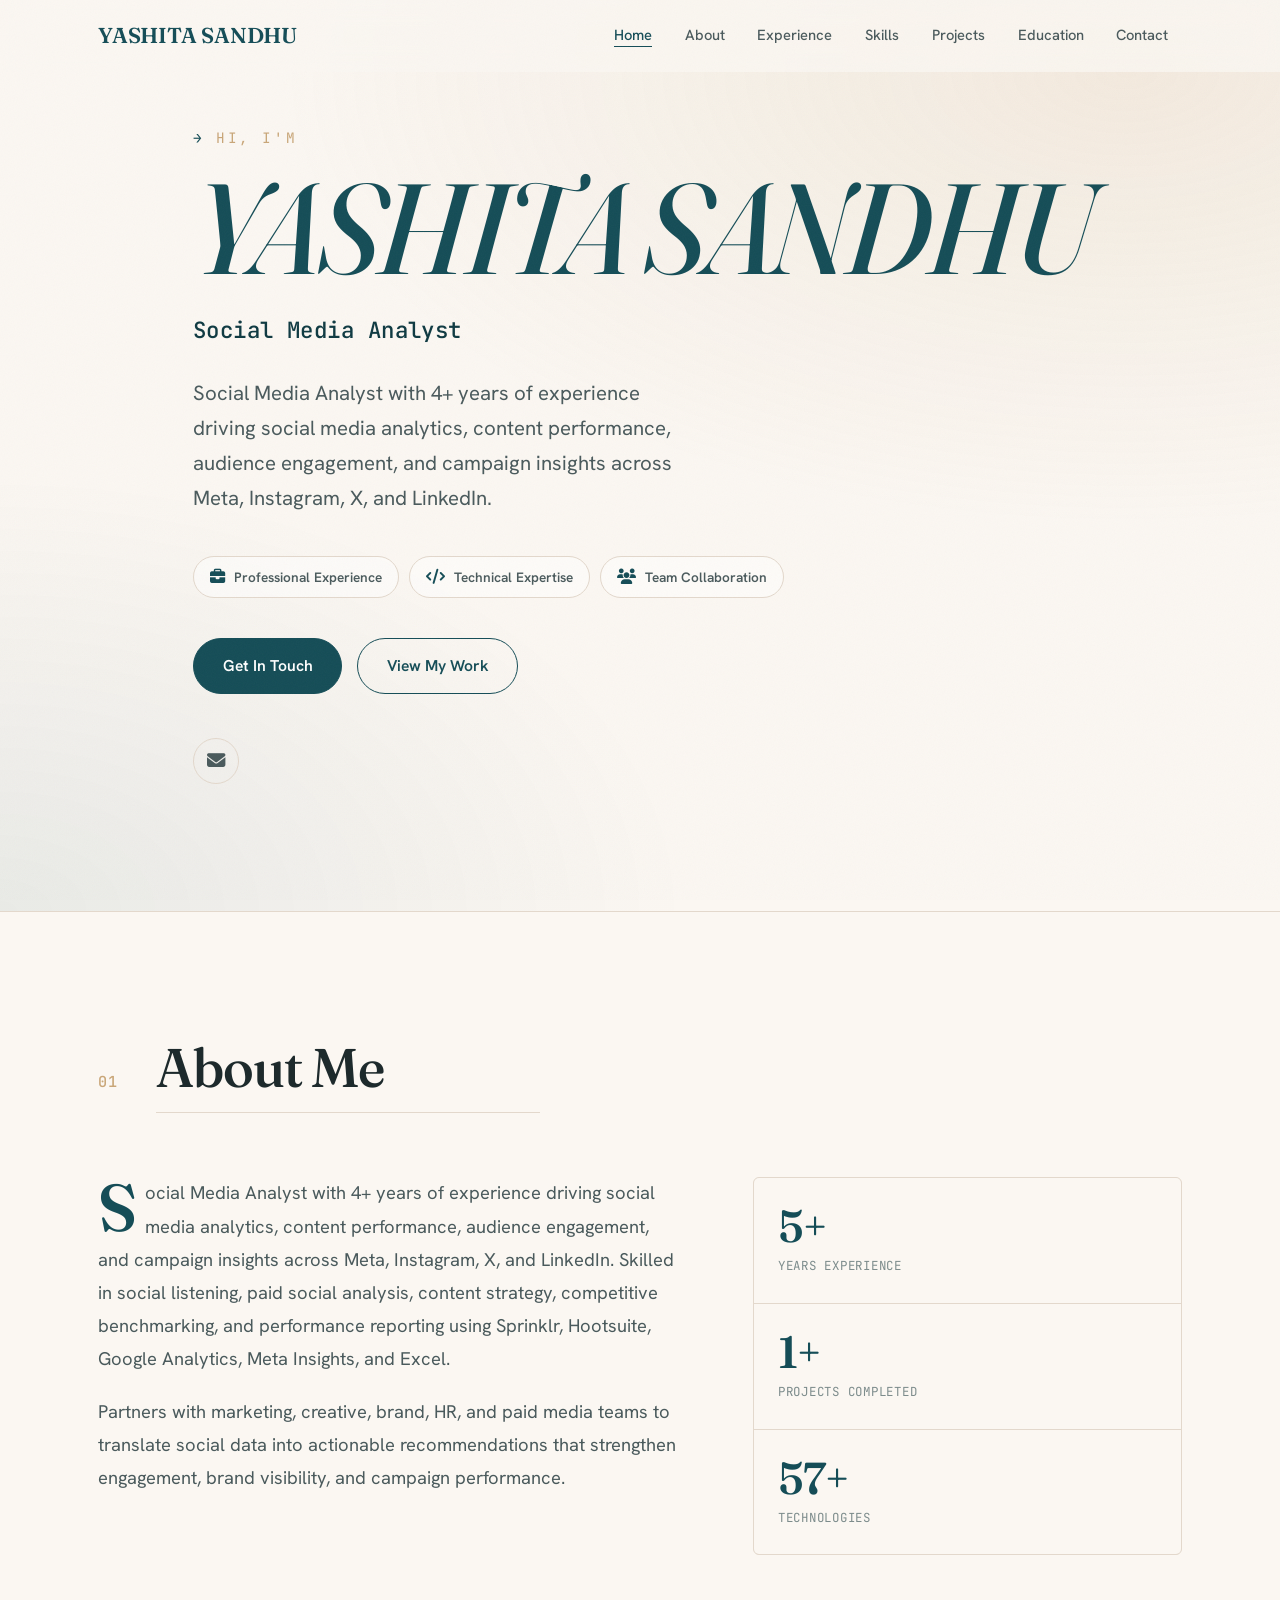
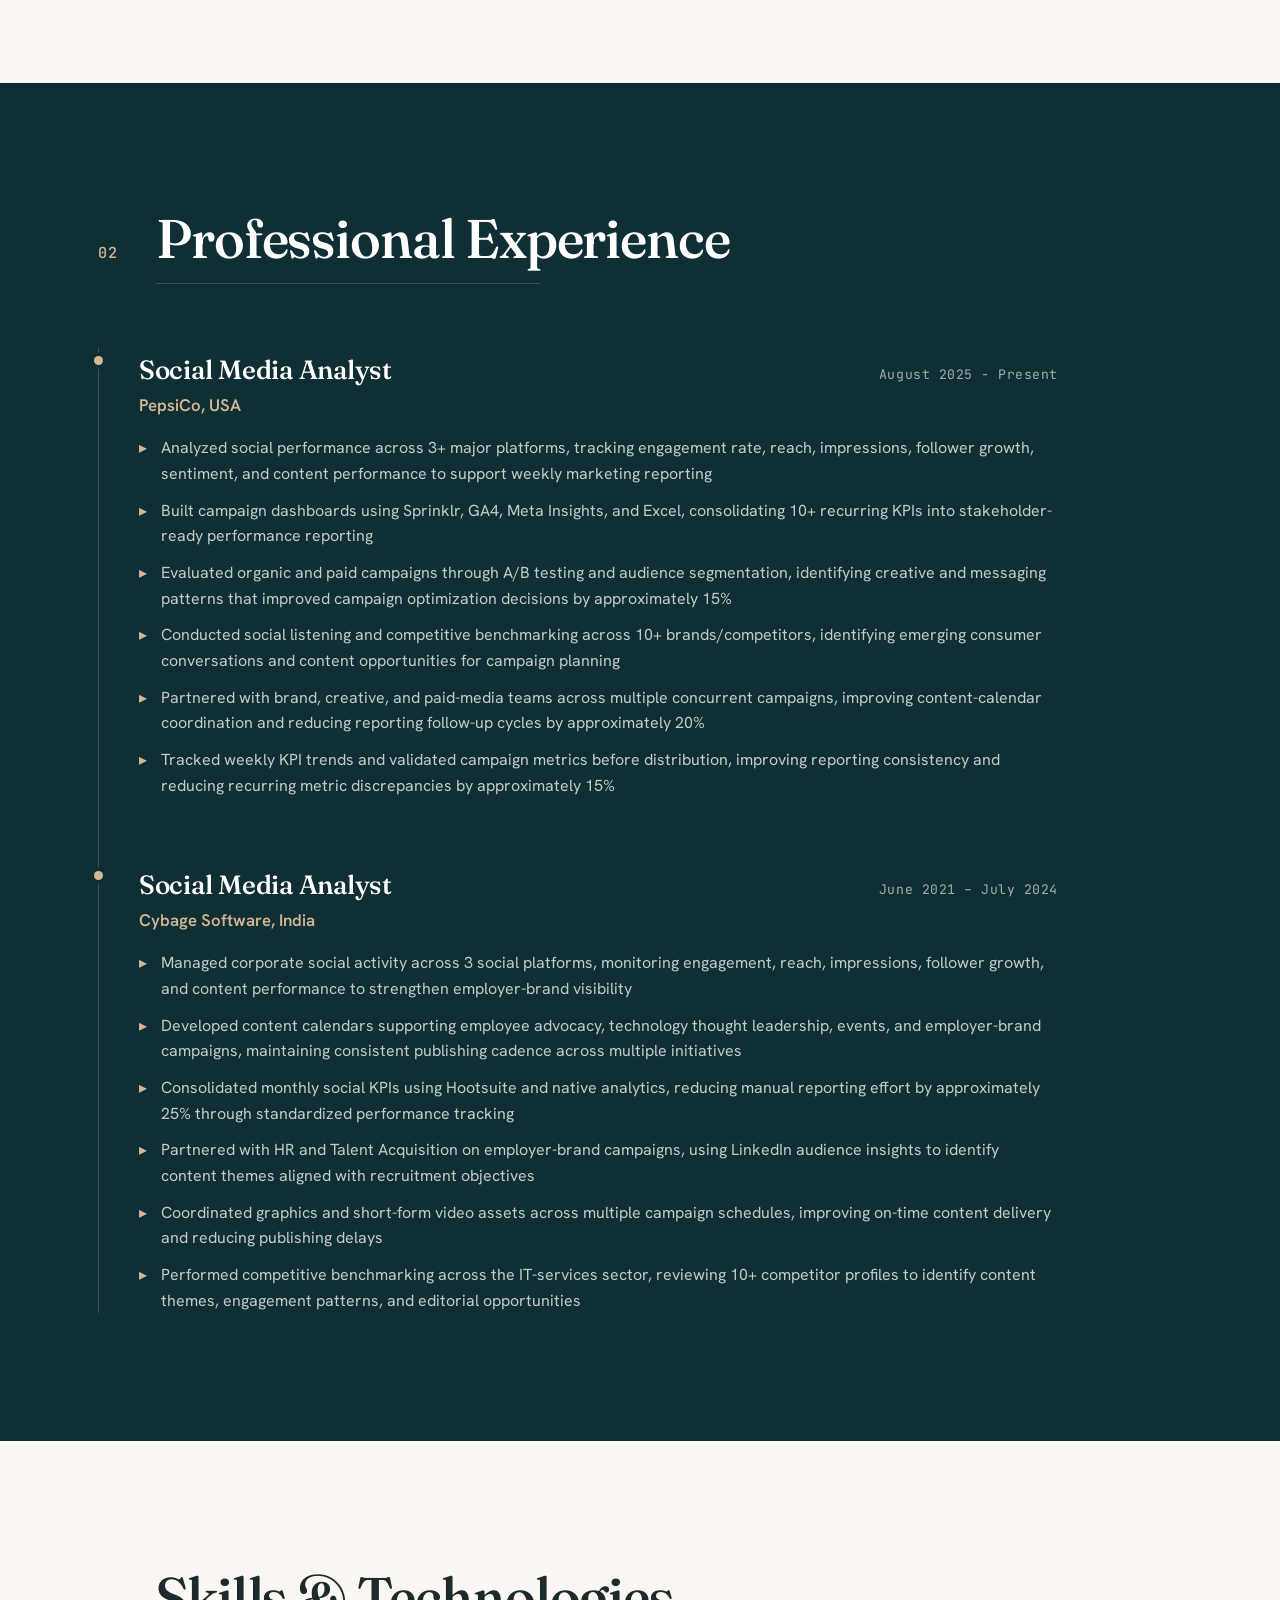
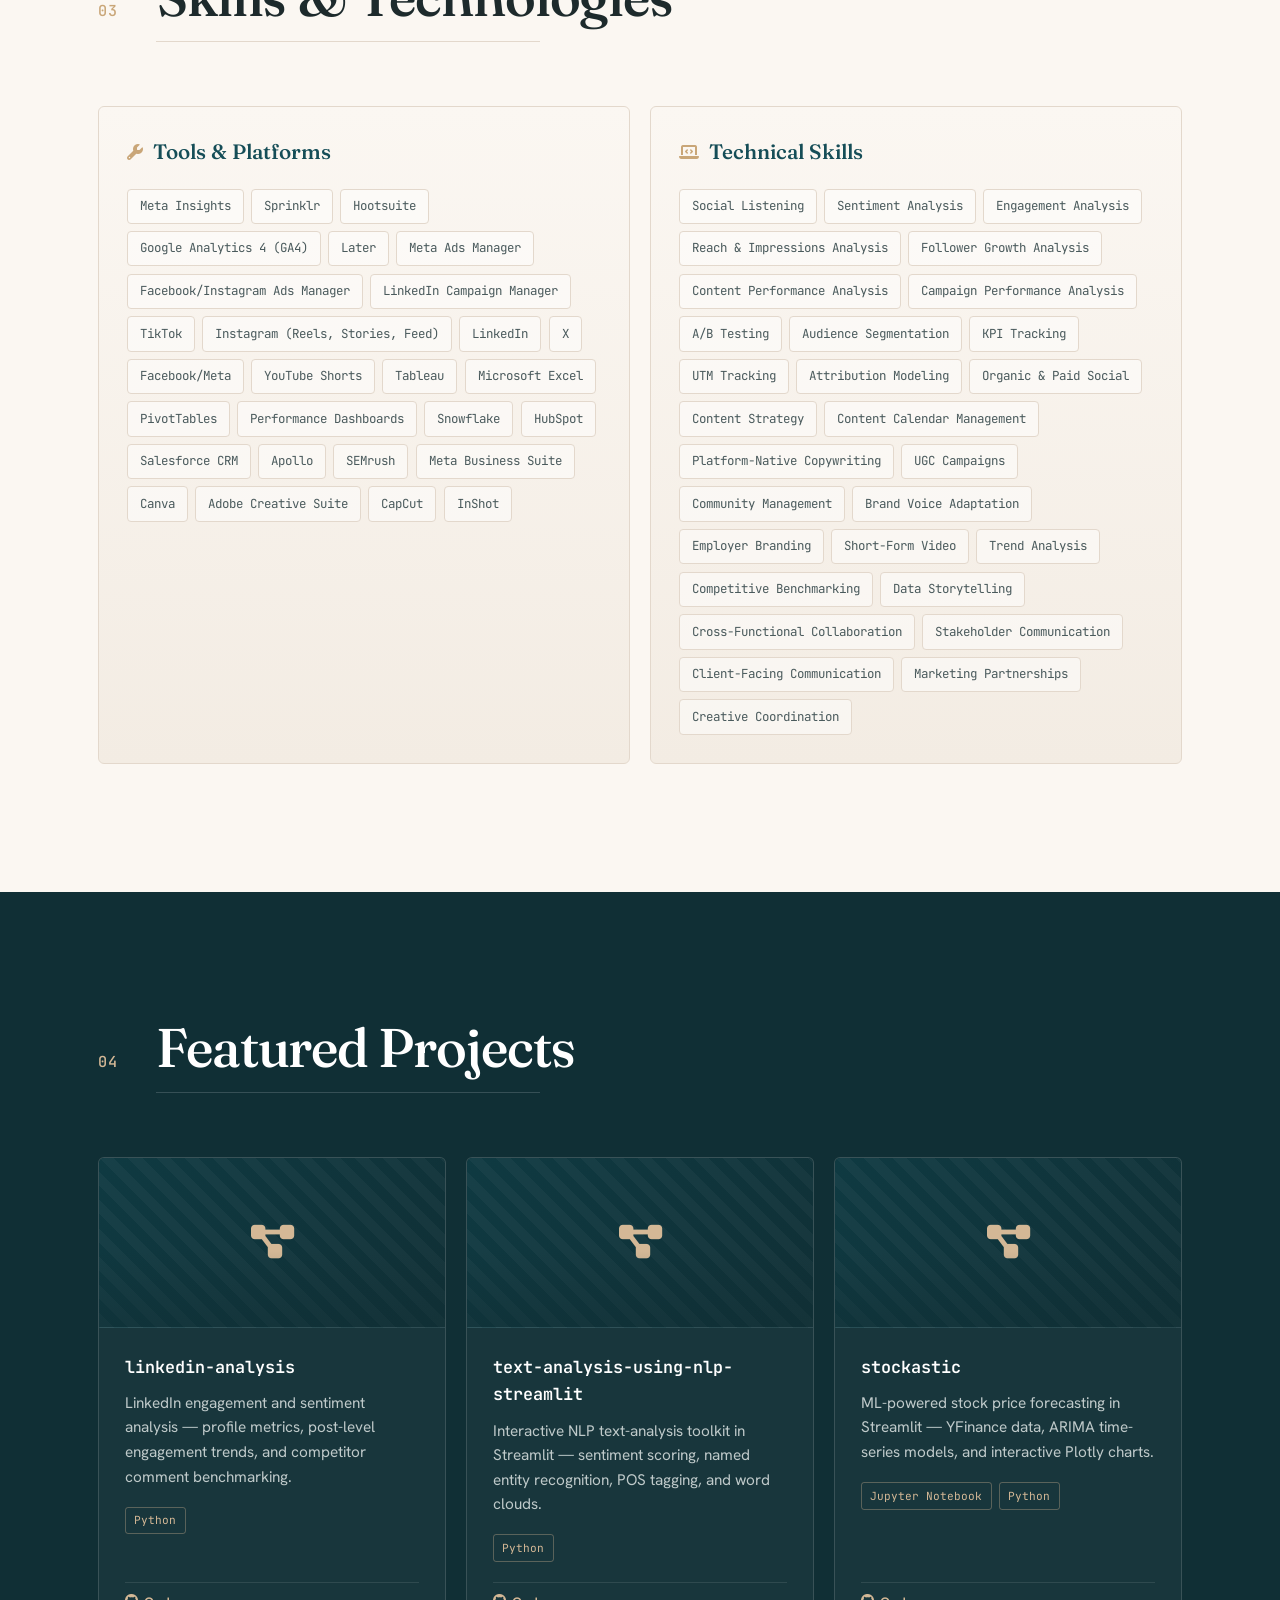
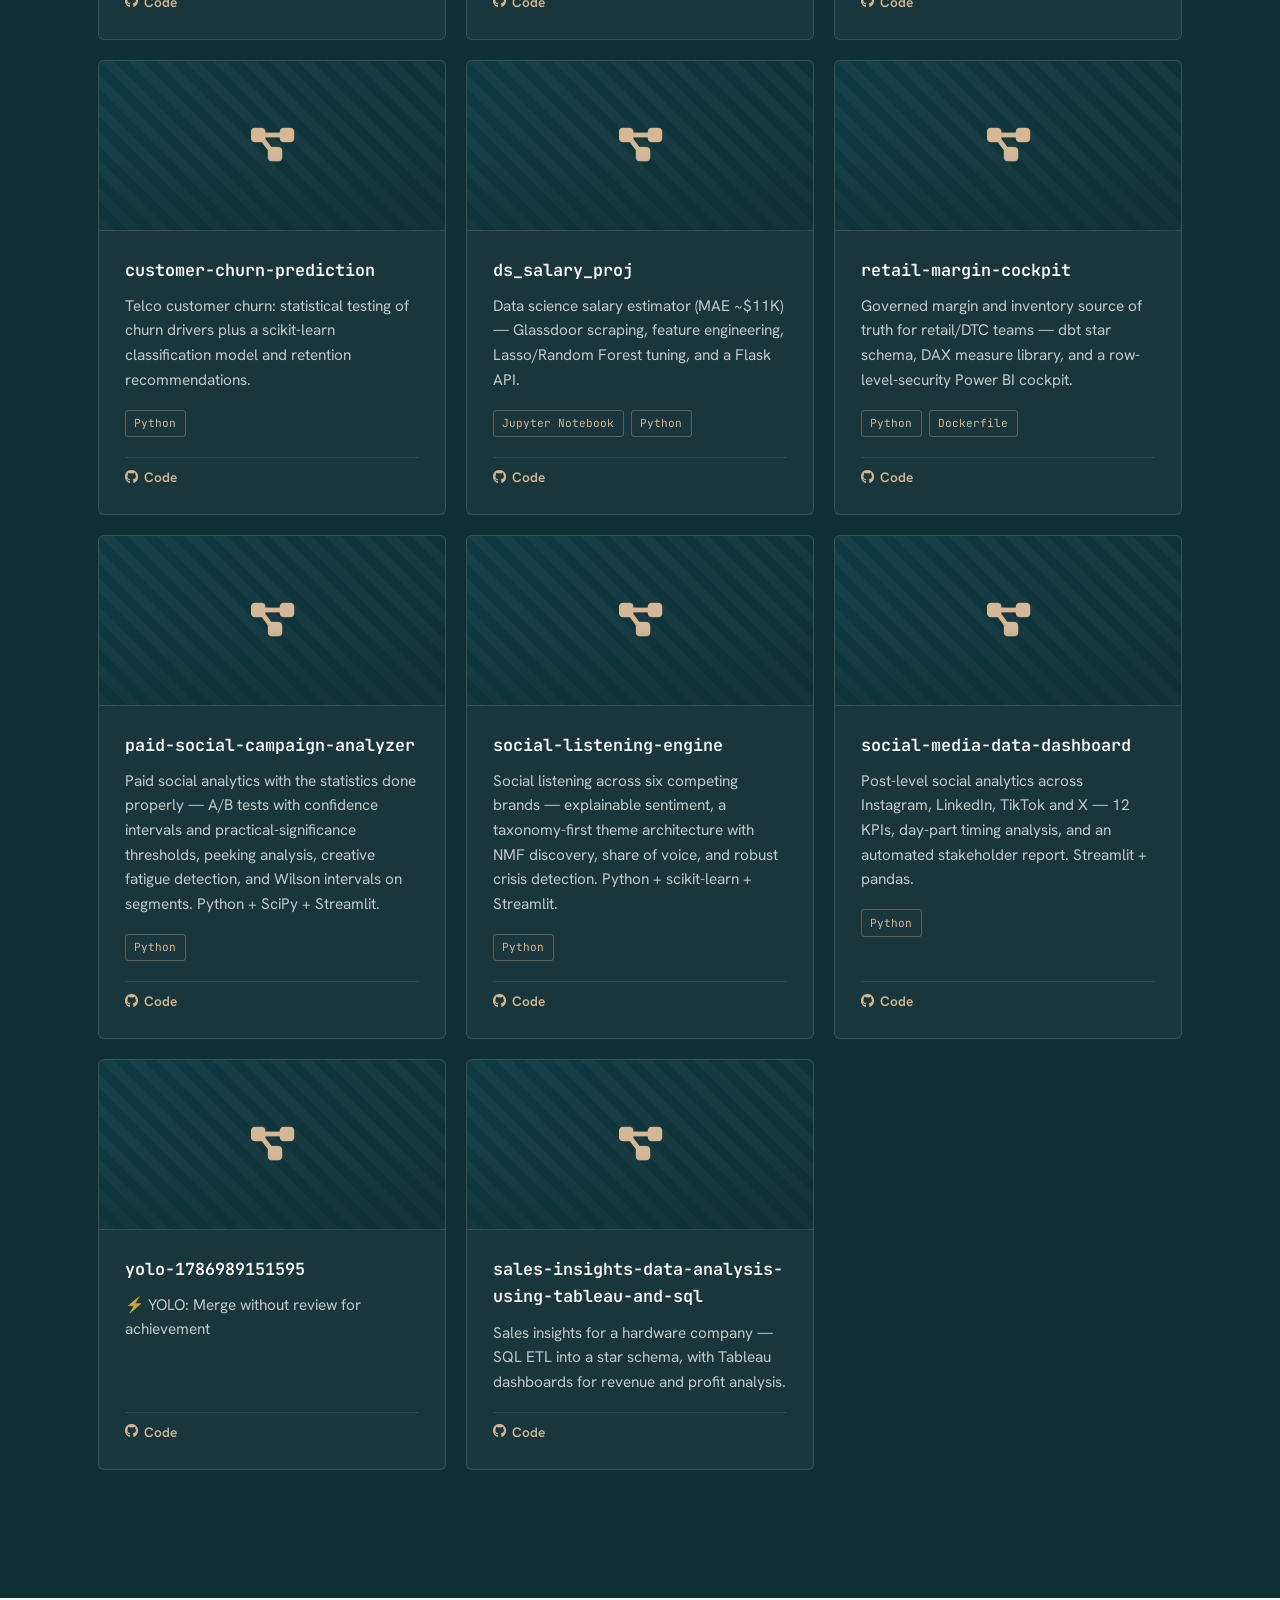
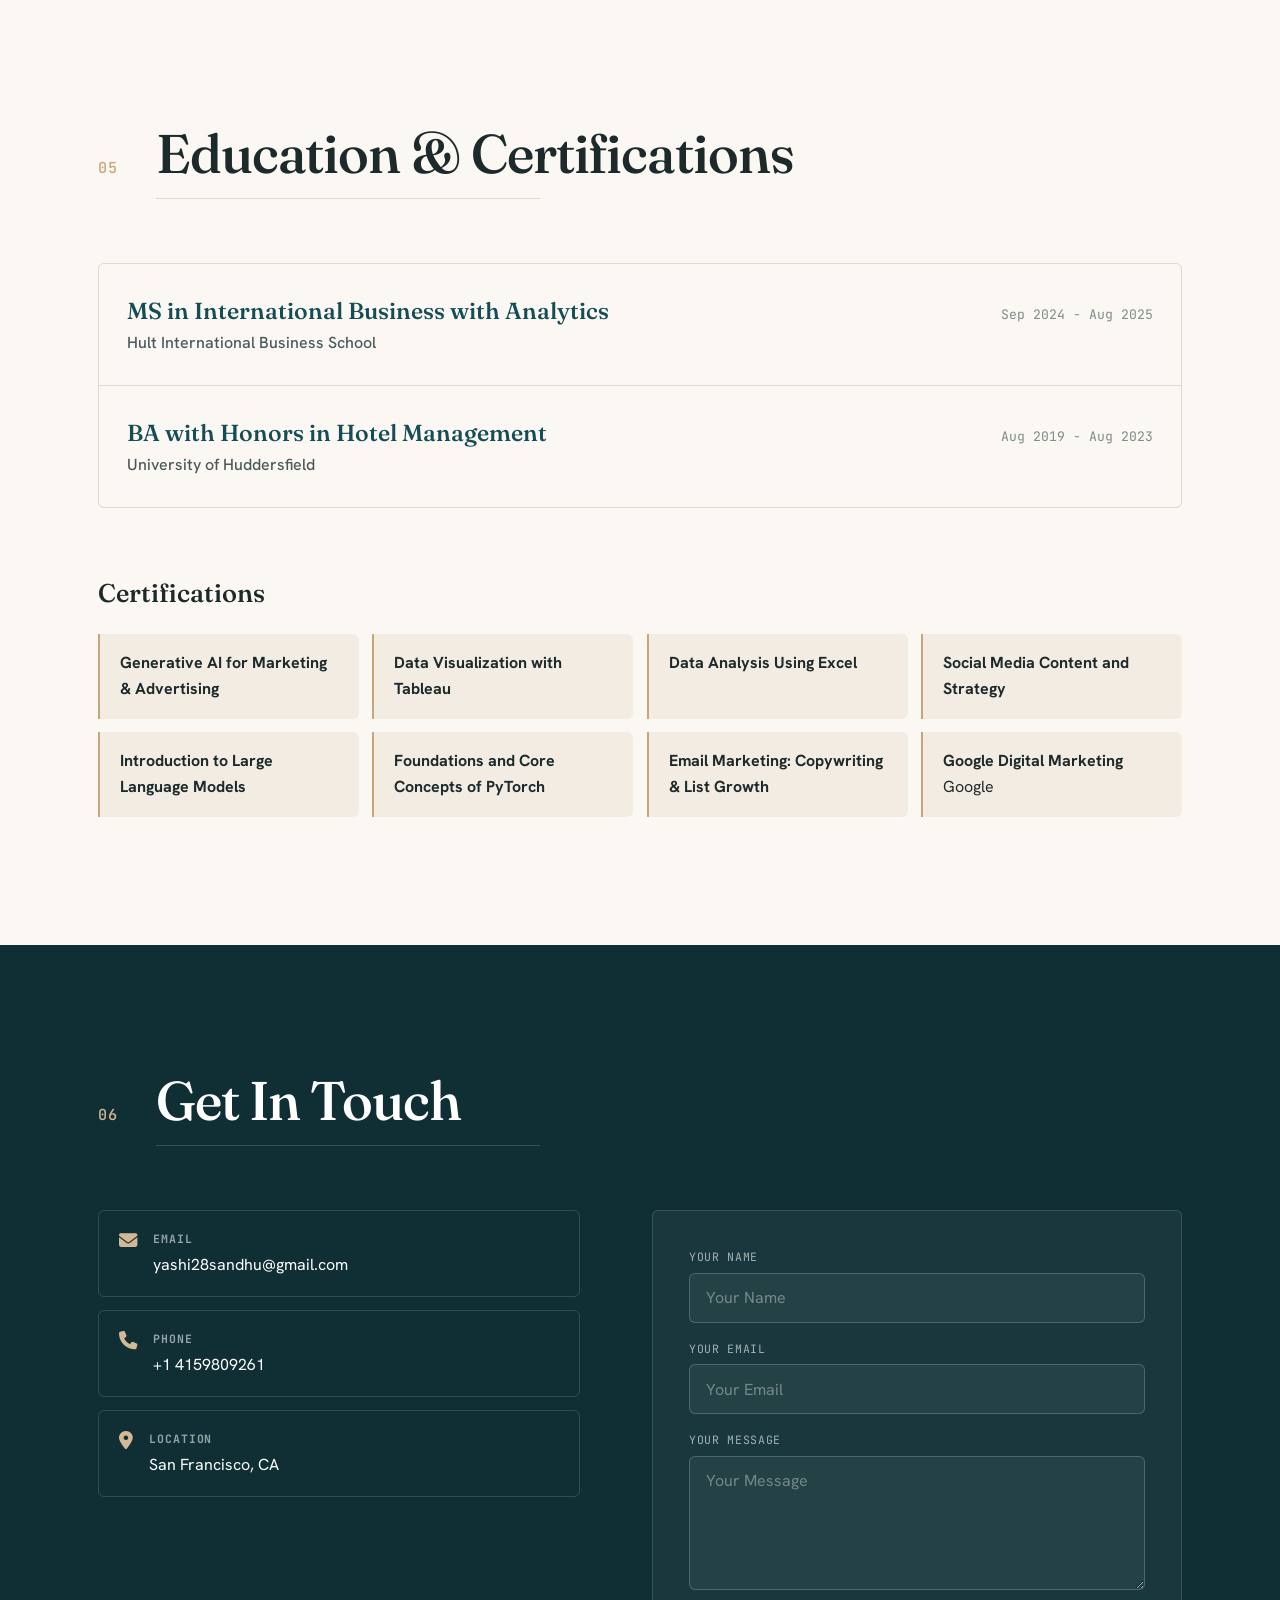
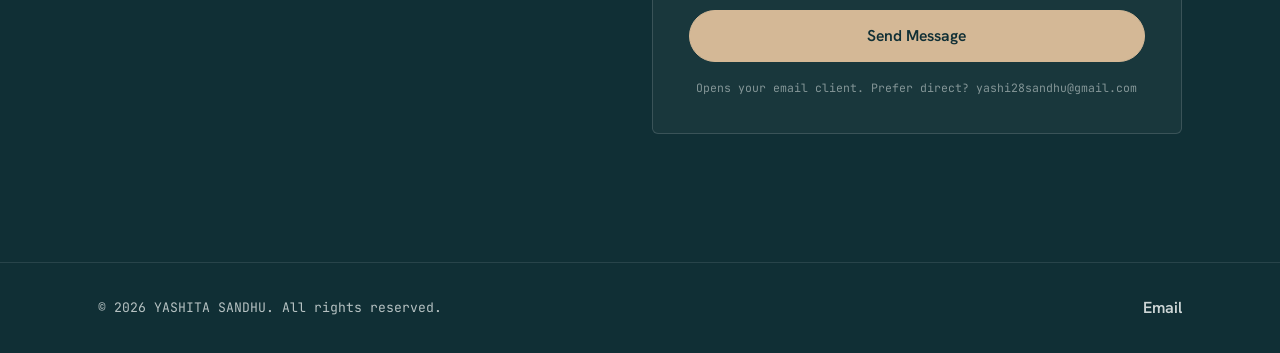
==== index.html @ 02442720 "🎨 Initialize portfolio for Ysandhu10" ====
<!doctype html>
<html lang="en">
  <head>
    <meta charset="UTF-8" />
    <meta name="viewport" content="width=device-width, initial-scale=1.0" />

    <!-- Primary meta (static — present before JS runs, so crawlers & link unfurlers see it) -->
    <title>Aisha Rahman — Business Analyst</title>
    <meta
      name="description"
      content="Aisha Rahman — Business Analyst specializing in SQL, Power BI, Tableau, requirements analysis, and KPI-driven reporting. 1+ years turning operational data into measurable business outcomes."
    />
    <meta name="author" content="Aisha Rahman" />
    <meta
      name="keywords"
      content="Aisha Rahman, Business Analyst, SQL, Power BI, Tableau, Data Analytics, Requirements Analysis, KPI, Portfolio"
    />
    <meta name="theme-color" content="#123A42" />
    <link rel="canonical" href="https://example.com/" />

    <!-- Open Graph (LinkedIn / Facebook) -->
    <meta property="og:type" content="website" />
    <meta property="og:site_name" content="Aisha Rahman" />
    <meta property="og:title" content="Aisha Rahman — Business Analyst" />
    <meta
      property="og:description"
      content="Business Analyst specializing in SQL, Power BI, Tableau, requirements analysis, and KPI-driven reporting."
    />
    <meta property="og:url" content="https://example.com/" />
    <meta property="og:image" content="assets/og-image.png" />
    <meta property="og:image:width" content="1200" />
    <meta property="og:image:height" content="630" />
    <meta property="og:image:alt" content="Aisha Rahman — Business Analyst" />

    <!-- Twitter / X -->
    <meta name="twitter:card" content="summary_large_image" />
    <meta name="twitter:title" content="Aisha Rahman — Business Analyst" />
    <meta
      name="twitter:description"
      content="Business Analyst specializing in SQL, Power BI, Tableau, requirements analysis, and KPI-driven reporting."
    />
    <meta name="twitter:image" content="assets/og-image.png" />

    <!-- Icons -->
    <link rel="icon" href="assets/favicon.svg" type="image/svg+xml" />
    <link rel="apple-touch-icon" href="assets/favicon.svg" />

    <!-- Fonts: distinctive display serif + warm grotesque body + mono for data -->
    <link rel="preconnect" href="https://fonts.googleapis.com" />
    <link rel="preconnect" href="https://fonts.gstatic.com" crossorigin />
    <link
      href="https://fonts.googleapis.com/css2?family=Fraunces:ital,opsz,wght@0,9..144,400..700;1,9..144,400..600&family=Hanken+Grotesk:wght@400;500;600;700;800&family=JetBrains+Mono:wght@400;500;600&display=swap"
      rel="stylesheet"
    />

    <link rel="stylesheet" href="assets/css/styles.css" />
    <link
      rel="stylesheet"
      href="https://cdnjs.cloudflare.com/ajax/libs/font-awesome/6.4.0/css/all.min.css"
      integrity="sha512-iecdLmaskl7CVkqkXNQ/ZH/XLlvWZOJyj7Yy7tcenmpD1ypASozpmT/E0iPtmFIB46ZmdtAc9eNBvH0H/ZpiBw=="
      crossorigin="anonymous"
      referrerpolicy="no-referrer"
    />

    <!-- Structured data for richer search results -->
    <script type="application/ld+json">
      {
        "@context": "https://schema.org",
        "@type": "Person",
        "name": "Aisha Rahman",
        "jobTitle": "Business Analyst",
        "url": "https://example.com/",
        "email": "mailto:aisha.rahman@example.com",
        "sameAs": ["https://www.linkedin.com/", "https://github.com/"],
        "knowsAbout": ["SQL", "Power BI", "Tableau", "Business Analysis", "Data Analytics", "KPI Reporting"]
      }
    </script>
  </head>
  <body>
    <a href="#main" class="skip-link">Skip to content</a>

    <!-- Navigation -->
    <nav class="navbar" id="navbar" aria-label="Primary">
      <div class="container">
        <div class="nav-brand">
          <a href="#home" aria-label="Back to top"></a>
        </div>
        <button
          class="nav-toggle"
          id="navToggle"
          aria-label="Toggle navigation menu"
          aria-controls="navMenu"
          aria-expanded="false"
        >
          <span></span>
          <span></span>
          <span></span>
        </button>
        <ul class="nav-menu" id="navMenu">
          <!-- Navigation items loaded dynamically -->
        </ul>
      </div>
    </nav>

    <main id="main">
      <!-- Hero -->
      <section id="home" class="hero">
        <div class="container">
          <div class="hero-content">
            <p class="hero-eyebrow"><span id="heroGreeting"></span></p>
            <h1 class="hero-title"><span class="highlight" id="heroName"></span></h1>
            <h2 class="hero-subtitle" id="heroTitle"></h2>
            <p class="hero-description" id="heroSummary"></p>
            <div class="hero-highlights" id="heroHighlights"></div>
            <div class="hero-cta" id="heroCTA"></div>
            <div class="social-links" id="heroSocial"></div>
          </div>
        </div>
      </section>

      <!-- About -->
      <section id="about" class="about section">
        <div class="container">
          <div class="section-head">
            <span class="section-index" aria-hidden="true">01</span>
            <h2 class="section-title"></h2>
          </div>
          <div class="about-content">
            <div class="about-text" id="aboutText"></div>
            <div class="about-stats" id="aboutStats"></div>
          </div>
        </div>
      </section>

      <!-- Experience -->
      <section id="experience" class="experience section section--ink">
        <div class="container">
          <div class="section-head">
            <span class="section-index" aria-hidden="true">02</span>
            <h2 class="section-title"></h2>
          </div>
          <div class="timeline" id="experienceTimeline"></div>
        </div>
      </section>

      <!-- Skills -->
      <section id="skills" class="skills section">
        <div class="container">
          <div class="section-head">
            <span class="section-index" aria-hidden="true">03</span>
            <h2 class="section-title"></h2>
          </div>
          <div class="skills-grid" id="skillsGrid"></div>
        </div>
      </section>

      <!-- Projects -->
      <section id="projects" class="projects section section--ink">
        <div class="container">
          <div class="section-head">
            <span class="section-index" aria-hidden="true">04</span>
            <h2 class="section-title"></h2>
          </div>
          <div class="projects-grid" id="projectsGrid"></div>
        </div>
      </section>

      <!-- Education -->
      <section id="education" class="education section">
        <div class="container">
          <div class="section-head">
            <span class="section-index" aria-hidden="true">05</span>
            <h2 class="section-title"></h2>
          </div>
          <div class="education-content">
            <div class="education-grid" id="educationGrid"></div>
            <div class="certifications">
              <h3></h3>
              <div class="cert-grid" id="certGrid"></div>
            </div>
          </div>
        </div>
      </section>

      <!-- Contact -->
      <section id="contact" class="contact section section--ink">
        <div class="container">
          <div class="section-head">
            <span class="section-index" aria-hidden="true">06</span>
            <h2 class="section-title"></h2>
          </div>
          <div class="contact-content">
            <div class="contact-info" id="contactInfo"></div>
            <div class="contact-form-container" id="contactFormContainer"></div>
          </div>
        </div>
      </section>
    </main>

    <!-- Footer -->
    <footer class="footer">
      <div class="container">
        <p id="footerCopyright"></p>
        <div class="footer-links" id="footerLinks"></div>
      </div>
    </footer>

    <!-- Fallback for crawlers / no-JS visitors so the page is never blank -->
    <noscript>
      <div class="noscript-banner">
        <h1>Aisha Rahman — Business Analyst</h1>
        <p>
          Business Analyst with 1+ years of experience in SQL, Power BI, Tableau, requirements analysis,
          and KPI-driven reporting. This portfolio is interactive; please enable JavaScript for the full
          experience.
        </p>
        <p>
          <a href="mailto:aisha.rahman@example.com">aisha.rahman@example.com</a>
          &nbsp;•&nbsp;
          <a href="https://www.linkedin.com/">LinkedIn</a>
          &nbsp;•&nbsp;
          <a href="https://github.com/">GitHub</a>
        </p>
      </div>
    </noscript>

    <script src="assets/js/main.js"></script>
  </body>
</html>
---- assets/css/styles.css ----
/* ==========================================================================
   Alex Morgan — Portfolio
   Aesthetic: "Editorial Data Brief" — variable serif display (Fraunces) over a
   warm grotesque body (Hanken Grotesk), mono (JetBrains Mono) for data/labels.
   Warm paper + deep-teal ink rhythm, hairline rules, asymmetric composition.
   ========================================================================== */

:root {
  /* Ink / brand */
  --teal: #154d57;
  --teal-deep: #0f3a42;
  --teal-ink: #102f35;
  --sand: #b7a08b;
  --sand-warm: #c9a678;
  --gold: #d4b896;

  /* Paper & text (light sections) */
  --paper: #fbf7f2;
  --paper-2: #f3ece3;
  --line: #e3d8cc;
  --ink: #1d2a2c;
  --ink-soft: #4a5a5c;
  --ink-faint: #7d8c8c;

  /* Type */
  --font-display: "Fraunces", Georgia, "Times New Roman", serif;
  --font-body: "Hanken Grotesk", -apple-system, BlinkMacSystemFont, sans-serif;
  --font-mono: "JetBrains Mono", "SFMono-Regular", Menlo, monospace;

  /* Spacing scale */
  --sp-xs: 0.5rem;
  --sp-sm: 1rem;
  --sp-md: 2rem;
  --sp-lg: 4rem;
  --sp-xl: clamp(5rem, 10vw, 9rem);

  --maxw: 1180px;
  --radius: 6px;

  --ease: cubic-bezier(0.22, 0.61, 0.36, 1);
  --t-fast: 0.2s var(--ease);
  --t: 0.4s var(--ease);
}

/* ----------------------------------------------------------------- Reset */
*,
*::before,
*::after {
  margin: 0;
  padding: 0;
  box-sizing: border-box;
}

html {
  scroll-behavior: smooth;
  font-size: 16px;
  -webkit-font-smoothing: antialiased;
  text-rendering: optimizeLegibility;
}

body {
  font-family: var(--font-body);
  color: var(--ink);
  background: var(--paper);
  line-height: 1.65;
  overflow-x: hidden;
  position: relative;
}

/* Subtle paper grain for atmosphere (pure CSS, no asset request) */
body::before {
  content: "";
  position: fixed;
  inset: 0;
  z-index: 9999;
  pointer-events: none;
  opacity: 0.035;
  background-image: url("data:image/svg+xml,%3Csvg xmlns='http://www.w3.org/2000/svg' width='160' height='160'%3E%3Cfilter id='n'%3E%3CfeTurbulence type='fractalNoise' baseFrequency='0.9' numOctaves='3' stitchTiles='stitch'/%3E%3C/filter%3E%3Crect width='100%25' height='100%25' filter='url(%23n)'/%3E%3C/svg%3E");
}

a {
  color: inherit;
  text-decoration: none;
  transition: color var(--t-fast);
}
img {
  max-width: 100%;
  height: auto;
  display: block;
}
ul {
  list-style: none;
}

/* Accessibility ------------------------------------------------------------ */
.skip-link {
  position: absolute;
  left: -9999px;
  top: 0;
  z-index: 10000;
  background: var(--teal);
  color: #fff;
  padding: 0.75rem 1.25rem;
  border-radius: 0 0 var(--radius) 0;
  font-weight: 600;
}
.skip-link:focus {
  left: 0;
}

:focus-visible {
  outline: 2px solid var(--teal);
  outline-offset: 3px;
  border-radius: 3px;
}
.section--ink :focus-visible {
  outline-color: var(--gold);
}

/* ----------------------------------------------------------------- Layout */
.container {
  max-width: var(--maxw);
  margin: 0 auto;
  padding: 0 clamp(1.25rem, 5vw, 3rem);
}

.section {
  padding: var(--sp-xl) 0;
}

/* Section header — mono index + serif title + hairline, left-aligned */
.section-head {
  display: grid;
  grid-template-columns: auto 1fr;
  align-items: baseline;
  gap: clamp(1rem, 3vw, 2.5rem);
  margin-bottom: var(--sp-lg);
}
.section-index {
  font-family: var(--font-mono);
  font-size: 0.95rem;
  font-weight: 500;
  letter-spacing: 0.05em;
  color: var(--sand-warm);
  padding-top: 0.6em;
}
.section-title {
  font-family: var(--font-display);
  font-optical-sizing: auto;
  font-weight: 520;
  font-size: clamp(2rem, 5vw, 3.4rem);
  line-height: 1.02;
  letter-spacing: -0.02em;
  color: var(--ink);
  position: relative;
  padding-bottom: 1.1rem;
}
.section-title::after {
  content: "";
  position: absolute;
  left: 0;
  bottom: 0;
  width: clamp(120px, 30vw, 100%);
  height: 1px;
  background: var(--line);
}

/* Ink (dark teal) sections invert the palette ------------------------------ */
.section--ink {
  background: var(--teal-ink);
  color: #eef3f2;
}
.section--ink .section-title {
  color: #fff;
}
.section--ink .section-title::after {
  background: rgba(255, 255, 255, 0.16);
}
.section--ink .section-index {
  color: var(--gold);
}

/* ----------------------------------------------------------------- Nav */
.navbar {
  position: fixed;
  inset: 0 0 auto 0;
  z-index: 1000;
  background: color-mix(in srgb, var(--paper) 82%, transparent);
  backdrop-filter: blur(12px) saturate(1.1);
  border-bottom: 1px solid transparent;
  transition: border-color var(--t), background var(--t);
}
.navbar.is-scrolled {
  border-bottom-color: var(--line);
}
.navbar .container {
  display: flex;
  justify-content: space-between;
  align-items: center;
  padding-block: 1.1rem;
}
.nav-brand a {
  font-family: var(--font-display);
  font-size: 1.35rem;
  font-weight: 600;
  letter-spacing: -0.01em;
  color: var(--teal);
}
.nav-menu {
  display: flex;
  gap: 0.35rem;
}
.nav-link {
  position: relative;
  font-size: 0.92rem;
  font-weight: 500;
  padding: 0.5rem 0.85rem;
  color: var(--ink-soft);
  border-radius: var(--radius);
}
.nav-link::after {
  content: "";
  position: absolute;
  left: 0.85rem;
  right: 0.85rem;
  bottom: 0.32rem;
  height: 1.5px;
  background: var(--teal);
  transform: scaleX(0);
  transform-origin: left;
  transition: transform var(--t-fast);
}
.nav-link:hover,
.nav-link.is-active {
  color: var(--teal);
}
.nav-link:hover::after,
.nav-link.is-active::after {
  transform: scaleX(1);
}

.nav-toggle {
  display: none;
  flex-direction: column;
  gap: 5px;
  background: none;
  border: 0;
  cursor: pointer;
  padding: 0.4rem;
}
.nav-toggle span {
  width: 26px;
  height: 2px;
  background: var(--ink);
  border-radius: 2px;
  transition: transform var(--t-fast), opacity var(--t-fast);
}
.nav-toggle[aria-expanded="true"] span:nth-child(1) {
  transform: translateY(7px) rotate(45deg);
}
.nav-toggle[aria-expanded="true"] span:nth-child(2) {
  opacity: 0;
}
.nav-toggle[aria-expanded="true"] span:nth-child(3) {
  transform: translateY(-7px) rotate(-45deg);
}

/* ----------------------------------------------------------------- Hero */
.hero {
  min-height: 100vh;
  display: flex;
  align-items: center;
  padding: clamp(7rem, 14vh, 10rem) 0 var(--sp-xl);
  background:
    radial-gradient(120% 90% at 88% 8%, rgba(199, 166, 120, 0.16), transparent 55%),
    radial-gradient(90% 80% at 0% 100%, rgba(21, 77, 87, 0.08), transparent 60%),
    var(--paper);
  position: relative;
}
/* faint baseline grid line under hero */
.hero::after {
  content: "";
  position: absolute;
  left: 0;
  right: 0;
  bottom: 0;
  height: 1px;
  background: var(--line);
}
.hero-content {
  max-width: 60rem;
}
.hero-eyebrow {
  font-family: var(--font-mono);
  font-size: 0.9rem;
  letter-spacing: 0.18em;
  text-transform: uppercase;
  color: var(--sand-warm);
  margin-bottom: 1.25rem;
}
.hero-eyebrow::before {
  content: "→ ";
  color: var(--teal);
}
.hero-title {
  font-family: var(--font-display);
  font-optical-sizing: auto;
  font-weight: 560;
  font-size: clamp(3rem, 11vw, 8rem);
  line-height: 0.92;
  letter-spacing: -0.035em;
  color: var(--ink);
  margin-bottom: 1.5rem;
}
.hero-title .highlight {
  color: var(--teal);
  font-style: italic;
  font-weight: 460;
}
.hero-subtitle {
  font-family: var(--font-mono);
  font-size: clamp(1rem, 2.2vw, 1.4rem);
  font-weight: 500;
  letter-spacing: 0.02em;
  color: var(--teal-deep);
  margin-bottom: 1.75rem;
}
.hero-description {
  font-size: clamp(1.05rem, 1.6vw, 1.3rem);
  line-height: 1.7;
  color: var(--ink-soft);
  max-width: 46ch;
  margin-bottom: 2.5rem;
}
.hero-description strong {
  color: var(--ink);
  font-weight: 700;
}

.hero-highlights {
  display: flex;
  flex-wrap: wrap;
  gap: 0.65rem;
  margin-bottom: 2.5rem;
}
.highlight-item {
  display: inline-flex;
  align-items: center;
  gap: 0.55rem;
  padding: 0.55rem 1rem;
  border: 1px solid var(--line);
  border-radius: 100px;
  background: rgba(255, 255, 255, 0.5);
  transition: border-color var(--t-fast), transform var(--t-fast);
}
.highlight-item:hover {
  border-color: var(--sand-warm);
  transform: translateY(-2px);
}
.highlight-item i {
  color: var(--teal);
  font-size: 0.95rem;
}
.highlight-item span {
  font-size: 0.85rem;
  font-weight: 600;
  color: var(--ink-soft);
}

.hero-cta {
  display: flex;
  flex-wrap: wrap;
  gap: 0.9rem;
  margin-bottom: 2.75rem;
}

/* Buttons ------------------------------------------------------------------ */
.btn {
  --btn-bg: var(--teal);
  --btn-fg: #fff;
  display: inline-flex;
  align-items: center;
  gap: 0.6rem;
  padding: 0.9rem 1.8rem;
  border-radius: 100px;
  font-family: var(--font-body);
  font-weight: 600;
  font-size: 0.98rem;
  cursor: pointer;
  border: 1.5px solid var(--btn-bg);
  background: var(--btn-bg);
  color: var(--btn-fg);
  transition: transform var(--t-fast), box-shadow var(--t-fast), background var(--t-fast),
    color var(--t-fast);
}
.btn:hover {
  transform: translateY(-2px);
  box-shadow: 0 12px 24px -12px rgba(21, 77, 87, 0.55);
}
.btn-secondary {
  background: transparent;
  color: var(--teal);
  border-color: var(--teal);
}
.btn-secondary:hover {
  background: var(--teal);
  color: #fff;
}
.section--ink .btn-secondary {
  color: #fff;
  border-color: rgba(255, 255, 255, 0.5);
}
.section--ink .btn-secondary:hover {
  background: #fff;
  color: var(--teal-ink);
  border-color: #fff;
}

/* Social ------------------------------------------------------------------- */
.social-links {
  display: flex;
  gap: 0.65rem;
}
.social-links a {
  width: 46px;
  height: 46px;
  display: grid;
  place-items: center;
  border: 1px solid var(--line);
  border-radius: 50%;
  font-size: 1.15rem;
  color: var(--ink-soft);
  transition: transform var(--t-fast), color var(--t-fast), border-color var(--t-fast),
    background var(--t-fast);
}
.social-links a:hover {
  color: #fff;
  background: var(--teal);
  border-color: var(--teal);
  transform: translateY(-3px);
}

/* ----------------------------------------------------------------- About */
.about-content {
  display: grid;
  grid-template-columns: 1.35fr 1fr;
  gap: clamp(2rem, 6vw, 5rem);
  align-items: start;
}
.about-text p {
  font-size: 1.15rem;
  line-height: 1.8;
  color: var(--ink-soft);
}
.about-text p + p {
  margin-top: 1.25rem;
}
.about-text p:first-child::first-letter {
  font-family: var(--font-display);
  font-size: 3.6em;
  font-weight: 560;
  float: left;
  line-height: 0.74;
  margin: 0.08em 0.12em 0 0;
  color: var(--teal);
}
.about-stats {
  display: grid;
  gap: 1px;
  background: var(--line);
  border: 1px solid var(--line);
  border-radius: var(--radius);
  overflow: hidden;
}
.stat-item {
  background: var(--paper);
  padding: 1.6rem 1.5rem;
  transition: background var(--t-fast);
}
.stat-item:hover {
  background: var(--paper-2);
}
.stat-item h3 {
  font-family: var(--font-display);
  font-size: 2.8rem;
  font-weight: 560;
  line-height: 1;
  color: var(--teal);
  letter-spacing: -0.02em;
}
.stat-item p {
  font-family: var(--font-mono);
  font-size: 0.78rem;
  letter-spacing: 0.06em;
  text-transform: uppercase;
  color: var(--ink-faint);
  margin-top: 0.5rem;
}

/* ----------------------------------------------------------------- Timeline */
.timeline {
  max-width: 60rem;
  position: relative;
  padding-left: clamp(1.5rem, 4vw, 2.5rem);
  border-left: 1px solid rgba(255, 255, 255, 0.18);
}
.timeline-item {
  position: relative;
  padding-bottom: var(--sp-lg);
}
.timeline-item:last-child {
  padding-bottom: 0;
}
.timeline-item::before {
  content: "";
  position: absolute;
  left: calc(-1 * clamp(1.5rem, 4vw, 2.5rem) - 5px);
  top: 0.5rem;
  width: 9px;
  height: 9px;
  border-radius: 50%;
  background: var(--gold);
  box-shadow: 0 0 0 4px var(--teal-ink);
}
.timeline-header {
  display: flex;
  flex-wrap: wrap;
  justify-content: space-between;
  align-items: baseline;
  gap: 0.5rem 1.5rem;
  margin-bottom: 1rem;
}
.timeline-title {
  font-family: var(--font-display);
  font-size: 1.65rem;
  font-weight: 540;
  color: #fff;
  letter-spacing: -0.01em;
}
.timeline-company {
  font-size: 1.05rem;
  font-weight: 600;
  color: var(--gold);
}
.timeline-period {
  font-family: var(--font-mono);
  font-size: 0.82rem;
  letter-spacing: 0.04em;
  color: rgba(238, 243, 242, 0.65);
}
.timeline-description {
  color: rgba(238, 243, 242, 0.82);
}
.timeline-description > p {
  margin-bottom: 0.75rem;
}
.timeline-description ul {
  display: grid;
  gap: 0.7rem;
}
.timeline-description li {
  position: relative;
  padding-left: 1.4rem;
  line-height: 1.6;
  color: rgba(238, 243, 242, 0.8);
}
.timeline-description li::before {
  content: "▸";
  position: absolute;
  left: 0;
  top: 0;
  color: var(--gold);
}

/* ----------------------------------------------------------------- Skills */
.skills-grid {
  display: grid;
  grid-template-columns: repeat(auto-fit, minmax(min(100%, 300px), 1fr));
  gap: 1.25rem;
}
.skill-category {
  padding: 1.75rem;
  border: 1px solid var(--line);
  border-radius: var(--radius);
  background: linear-gradient(180deg, var(--paper) 0%, var(--paper-2) 100%);
  transition: border-color var(--t-fast), transform var(--t-fast);
}
.skill-category:hover {
  border-color: var(--sand-warm);
  transform: translateY(-3px);
}
.skill-category h3 {
  display: flex;
  align-items: center;
  gap: 0.65rem;
  font-family: var(--font-display);
  font-size: 1.3rem;
  font-weight: 540;
  color: var(--teal);
  margin-bottom: 1.2rem;
}
.skill-category h3 i {
  font-size: 1rem;
  color: var(--sand-warm);
}
.skill-list {
  display: flex;
  flex-wrap: wrap;
  gap: 0.45rem;
}
.skill-tag {
  font-family: var(--font-mono);
  font-size: 0.78rem;
  padding: 0.4rem 0.75rem;
  border: 1px solid var(--line);
  border-radius: 4px;
  color: var(--ink-soft);
  background: rgba(255, 255, 255, 0.5);
  transition: background var(--t-fast), color var(--t-fast), border-color var(--t-fast);
}
.skill-tag:hover {
  background: var(--teal);
  color: #fff;
  border-color: var(--teal);
}

/* ----------------------------------------------------------------- Projects */
.projects-grid {
  display: grid;
  grid-template-columns: repeat(auto-fill, minmax(min(100%, 340px), 1fr));
  gap: 1.25rem;
}
.project-card {
  display: flex;
  flex-direction: column;
  border: 1px solid rgba(255, 255, 255, 0.14);
  border-radius: var(--radius);
  background: rgba(255, 255, 255, 0.035);
  overflow: hidden;
  transition: transform var(--t), border-color var(--t), background var(--t);
}
.project-card:hover {
  transform: translateY(-6px);
  border-color: var(--gold);
  background: rgba(255, 255, 255, 0.06);
}
.project-image {
  position: relative;
  height: 170px;
  display: grid;
  place-items: center;
  overflow: hidden;
  font-size: 2.4rem;
  color: var(--gold);
  background:
    repeating-linear-gradient(45deg, rgba(255, 255, 255, 0.03) 0 10px, transparent 10px 20px),
    linear-gradient(135deg, var(--teal-deep), var(--teal-ink));
  border-bottom: 1px solid rgba(255, 255, 255, 0.1);
}
.project-image img {
  width: 100%;
  height: 100%;
  object-fit: cover;
  transition: transform 0.6s var(--ease);
}
.project-card:hover .project-image img {
  transform: scale(1.05);
}
/* hairline gradient so titles below feel connected to the artwork */
.project-image::after {
  content: "";
  position: absolute;
  inset: 0;
  background: linear-gradient(180deg, transparent 55%, rgba(16, 47, 53, 0.45));
  pointer-events: none;
}
.project-content {
  padding: 1.6rem;
  display: flex;
  flex-direction: column;
  flex: 1;
}
.project-title {
  font-family: var(--font-mono);
  font-size: 1.05rem;
  font-weight: 600;
  color: #fff;
  word-break: break-word;
  margin-bottom: 0.6rem;
}
.project-description {
  color: rgba(238, 243, 242, 0.78);
  font-size: 0.96rem;
  line-height: 1.6;
  margin-bottom: 1.1rem;
}
.project-tech {
  display: flex;
  flex-wrap: wrap;
  gap: 0.4rem;
  margin-bottom: 1.25rem;
}
.tech-badge {
  font-family: var(--font-mono);
  font-size: 0.7rem;
  padding: 0.22rem 0.55rem;
  border-radius: 3px;
  color: var(--gold);
  border: 1px solid rgba(212, 184, 150, 0.35);
}
.project-links {
  display: flex;
  gap: 1.25rem;
  margin-top: auto;
  padding-top: 0.5rem;
  border-top: 1px solid rgba(255, 255, 255, 0.1);
}
.project-link {
  display: inline-flex;
  align-items: center;
  gap: 0.4rem;
  font-size: 0.85rem;
  font-weight: 600;
  color: var(--gold);
}
.project-link:hover {
  color: #fff;
}

/* ----------------------------------------------------------------- Education */
.education-content {
  display: grid;
  gap: var(--sp-lg);
}
.education-grid {
  display: grid;
  gap: 1px;
  background: var(--line);
  border: 1px solid var(--line);
  border-radius: var(--radius);
  overflow: hidden;
}
.education-item {
  background: var(--paper);
  padding: 1.75rem;
  transition: background var(--t-fast);
}
.education-item:hover {
  background: var(--paper-2);
}
.education-header {
  display: flex;
  flex-wrap: wrap;
  justify-content: space-between;
  align-items: baseline;
  gap: 0.4rem 1.5rem;
}
.education-degree {
  font-family: var(--font-display);
  font-size: 1.45rem;
  font-weight: 540;
  color: var(--teal);
}
.education-school {
  color: var(--ink-soft);
  font-weight: 500;
}
.education-period {
  font-family: var(--font-mono);
  font-size: 0.82rem;
  color: var(--ink-faint);
}
.certifications h3 {
  font-family: var(--font-display);
  font-size: 1.6rem;
  font-weight: 540;
  color: var(--ink);
  margin-bottom: 1.25rem;
}
.cert-grid {
  display: grid;
  grid-template-columns: repeat(auto-fit, minmax(min(100%, 250px), 1fr));
  gap: 0.85rem;
}
.cert-item {
  padding: 1rem 1.25rem;
  border-left: 2px solid var(--sand-warm);
  background: var(--paper-2);
  border-radius: 0 var(--radius) var(--radius) 0;
  transition: transform var(--t-fast);
}
.cert-item:hover {
  transform: translateX(4px);
}
.cert-empty {
  font-family: var(--font-mono);
  font-size: 0.85rem;
  color: var(--ink-faint);
}

/* ----------------------------------------------------------------- Contact */
.contact-content {
  display: grid;
  grid-template-columns: 1fr 1.1fr;
  gap: clamp(2rem, 6vw, 4.5rem);
  align-items: start;
}
.contact-info {
  display: grid;
  gap: 0.85rem;
}
.contact-item {
  display: flex;
  align-items: flex-start;
  gap: 1rem;
  padding: 1.1rem 1.25rem;
  border: 1px solid rgba(255, 255, 255, 0.14);
  border-radius: var(--radius);
  transition: border-color var(--t-fast), background var(--t-fast);
}
.contact-item:hover {
  border-color: var(--gold);
  background: rgba(255, 255, 255, 0.04);
}
.contact-item i {
  font-size: 1.15rem;
  color: var(--gold);
  margin-top: 0.2rem;
}
.contact-item h3 {
  font-family: var(--font-mono);
  font-size: 0.72rem;
  letter-spacing: 0.08em;
  text-transform: uppercase;
  color: rgba(238, 243, 242, 0.6);
  margin-bottom: 0.25rem;
}
.contact-item a,
.contact-item p {
  color: #fff;
  word-break: break-word;
}
.contact-item a:hover {
  color: var(--gold);
}

.contact-form-container {
  background: rgba(255, 255, 255, 0.04);
  border: 1px solid rgba(255, 255, 255, 0.14);
  padding: clamp(1.5rem, 4vw, 2.25rem);
  border-radius: var(--radius);
}
.contact-form {
  display: grid;
  gap: 1rem;
}
.form-group {
  display: grid;
  gap: 0.4rem;
}
.form-group label {
  font-family: var(--font-mono);
  font-size: 0.72rem;
  letter-spacing: 0.06em;
  text-transform: uppercase;
  color: rgba(238, 243, 242, 0.65);
}
.form-group input,
.form-group textarea {
  font-family: var(--font-body);
  font-size: 1rem;
  padding: 0.85rem 1rem;
  color: #fff;
  background: rgba(255, 255, 255, 0.05);
  border: 1px solid rgba(255, 255, 255, 0.2);
  border-radius: var(--radius);
  transition: border-color var(--t-fast), background var(--t-fast);
}
.form-group input::placeholder,
.form-group textarea::placeholder {
  color: rgba(238, 243, 242, 0.4);
}
.form-group input:focus,
.form-group textarea:focus {
  outline: none;
  border-color: var(--gold);
  background: rgba(255, 255, 255, 0.08);
}
.contact-form .btn {
  width: 100%;
  justify-content: center;
  background: var(--gold);
  border-color: var(--gold);
  color: var(--teal-ink);
  margin-top: 0.25rem;
}
.contact-form .btn:hover {
  background: #fff;
  border-color: #fff;
}
.form-note {
  font-family: var(--font-mono);
  font-size: 0.72rem;
  color: rgba(238, 243, 242, 0.5);
  text-align: center;
}

/* ----------------------------------------------------------------- Footer */
.footer {
  background: var(--teal-ink);
  color: rgba(238, 243, 242, 0.75);
  padding: var(--sp-md) 0;
  border-top: 1px solid rgba(255, 255, 255, 0.1);
}
.footer .container {
  display: flex;
  flex-wrap: wrap;
  justify-content: space-between;
  align-items: center;
  gap: 1rem;
}
.footer p {
  font-family: var(--font-mono);
  font-size: 0.82rem;
}
.footer-links {
  display: flex;
  gap: 1.25rem;
}
.footer-links a {
  font-weight: 600;
  color: rgba(238, 243, 242, 0.85);
}
.footer-links a:hover {
  color: var(--gold);
}

/* ----------------------------------------------------------------- noscript */
.noscript-banner {
  max-width: 720px;
  margin: 8rem auto;
  padding: 0 1.5rem;
  text-align: center;
}
.noscript-banner h1 {
  font-family: var(--font-display);
  font-size: 2.5rem;
  color: var(--teal);
  margin-bottom: 1rem;
}
.noscript-banner a {
  color: var(--teal);
  text-decoration: underline;
}

/* ----------------------------------------------------------------- Reveal */
.reveal {
  opacity: 0;
  transform: translateY(24px);
  transition: opacity 0.7s var(--ease), transform 0.7s var(--ease);
  will-change: opacity, transform;
}
.reveal.is-visible {
  opacity: 1;
  transform: none;
}

/* ----------------------------------------------------------------- Responsive */
@media (max-width: 880px) {
  .about-content,
  .contact-content {
    grid-template-columns: 1fr;
  }
  .about-stats {
    grid-template-columns: repeat(3, 1fr);
  }
}

@media (max-width: 768px) {
  .nav-toggle {
    display: flex;
  }
  .nav-menu {
    position: fixed;
    inset: 64px 0 auto 0;
    flex-direction: column;
    gap: 0;
    background: var(--paper);
    border-bottom: 1px solid var(--line);
    padding: 0.5rem 0;
    transform: translateY(-130%);
    transition: transform var(--t);
    box-shadow: 0 20px 30px -20px rgba(0, 0, 0, 0.25);
  }
  .nav-menu.active {
    transform: translateY(0);
  }
  .nav-link {
    display: block;
    padding: 0.9rem 1.5rem;
    border-radius: 0;
  }
  .nav-link::after {
    display: none;
  }
}

@media (max-width: 560px) {
  .about-stats {
    grid-template-columns: 1fr;
  }
  .hero-cta {
    flex-direction: column;
    align-items: stretch;
  }
  .hero-cta .btn {
    justify-content: center;
  }
}

/* ----------------------------------------------------------------- Motion-safe */
@media (prefers-reduced-motion: reduce) {
  html {
    scroll-behavior: auto;
  }
  *,
  *::before,
  *::after {
    animation-duration: 0.001ms !important;
    transition-duration: 0.001ms !important;
  }
  .reveal {
    opacity: 1;
    transform: none;
  }
}

/* ----------------------------------------------------------------- Print */
@media print {
  .navbar,
  .nav-toggle,
  .hero-cta,
  .social-links,
  .contact-form-container,
  body::before {
    display: none !important;
  }
  body {
    color: #000;
    background: #fff;
  }
  .section,
  .section--ink {
    background: #fff !important;
    color: #000 !important;
    padding: 1.5rem 0;
  }
  .section--ink .section-title,
  .timeline-title,
  .project-title,
  .contact-item a,
  .contact-item p {
    color: #000 !important;
  }
}
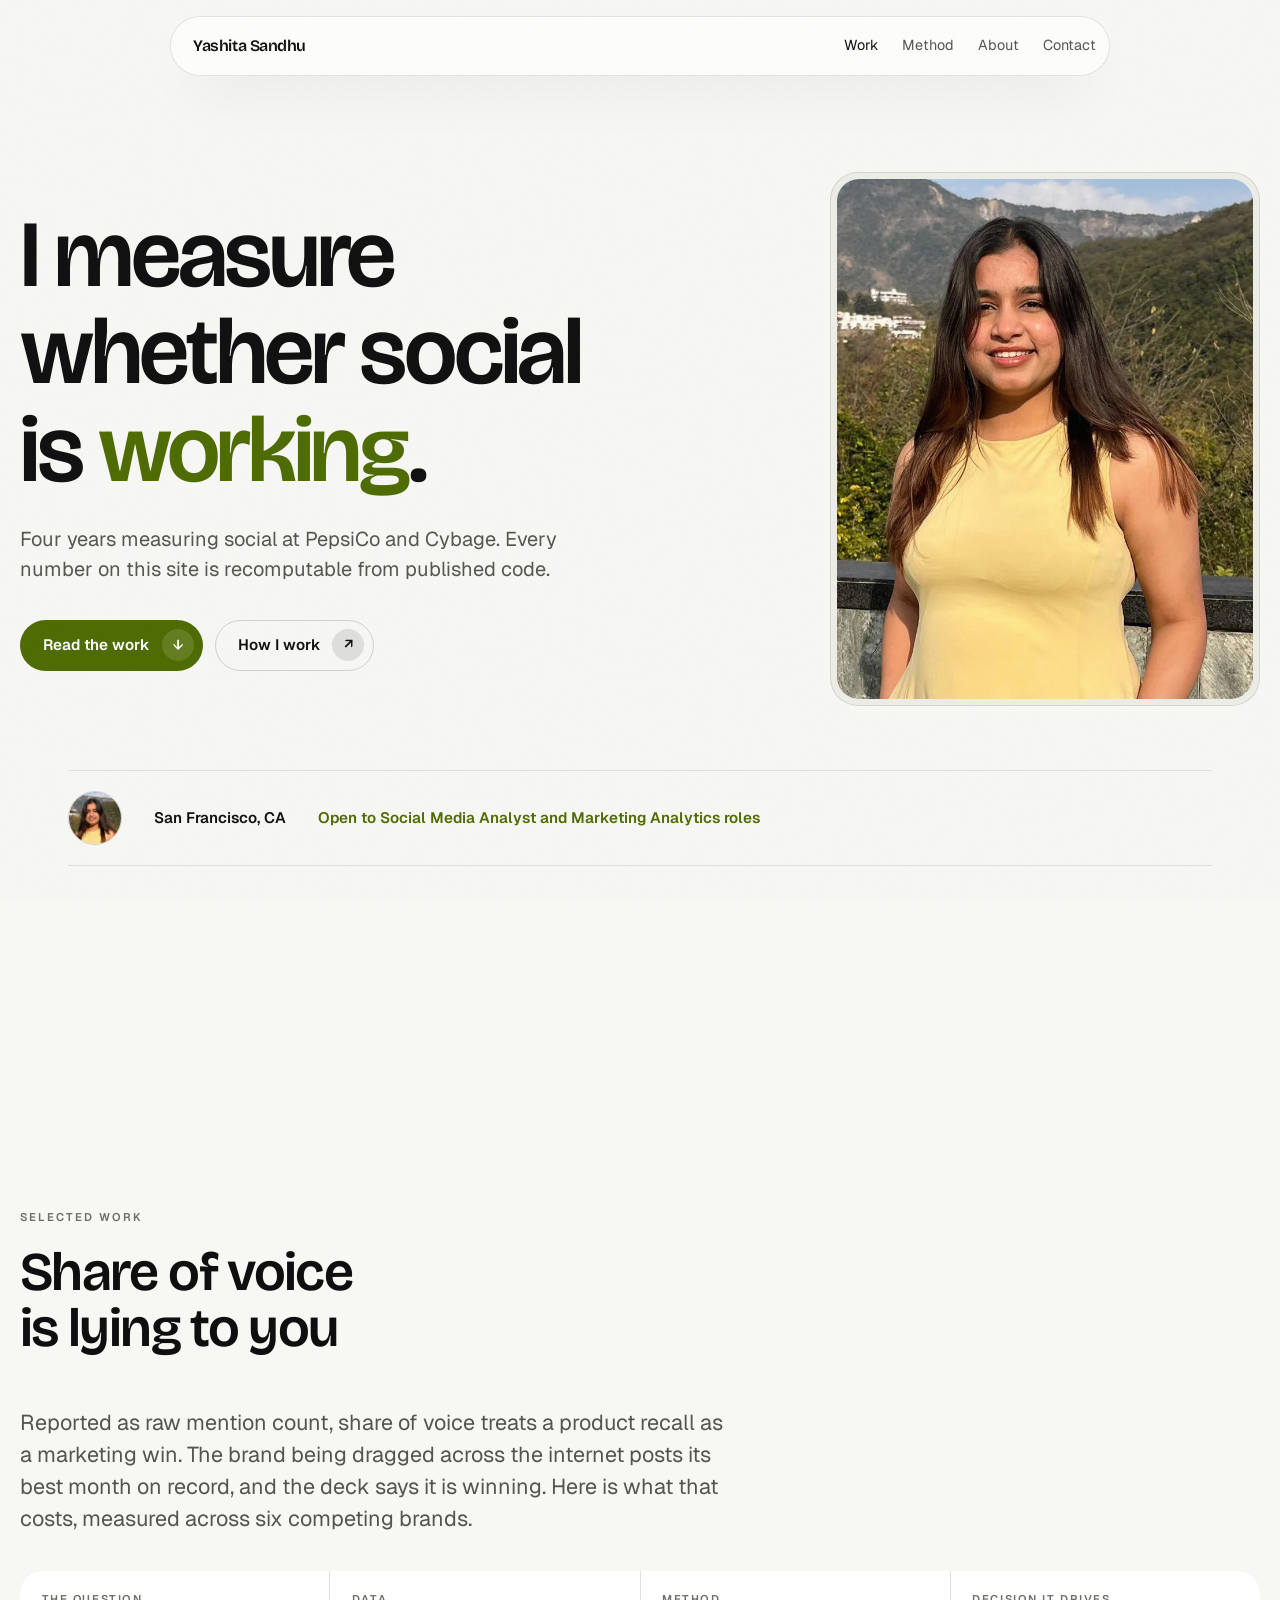
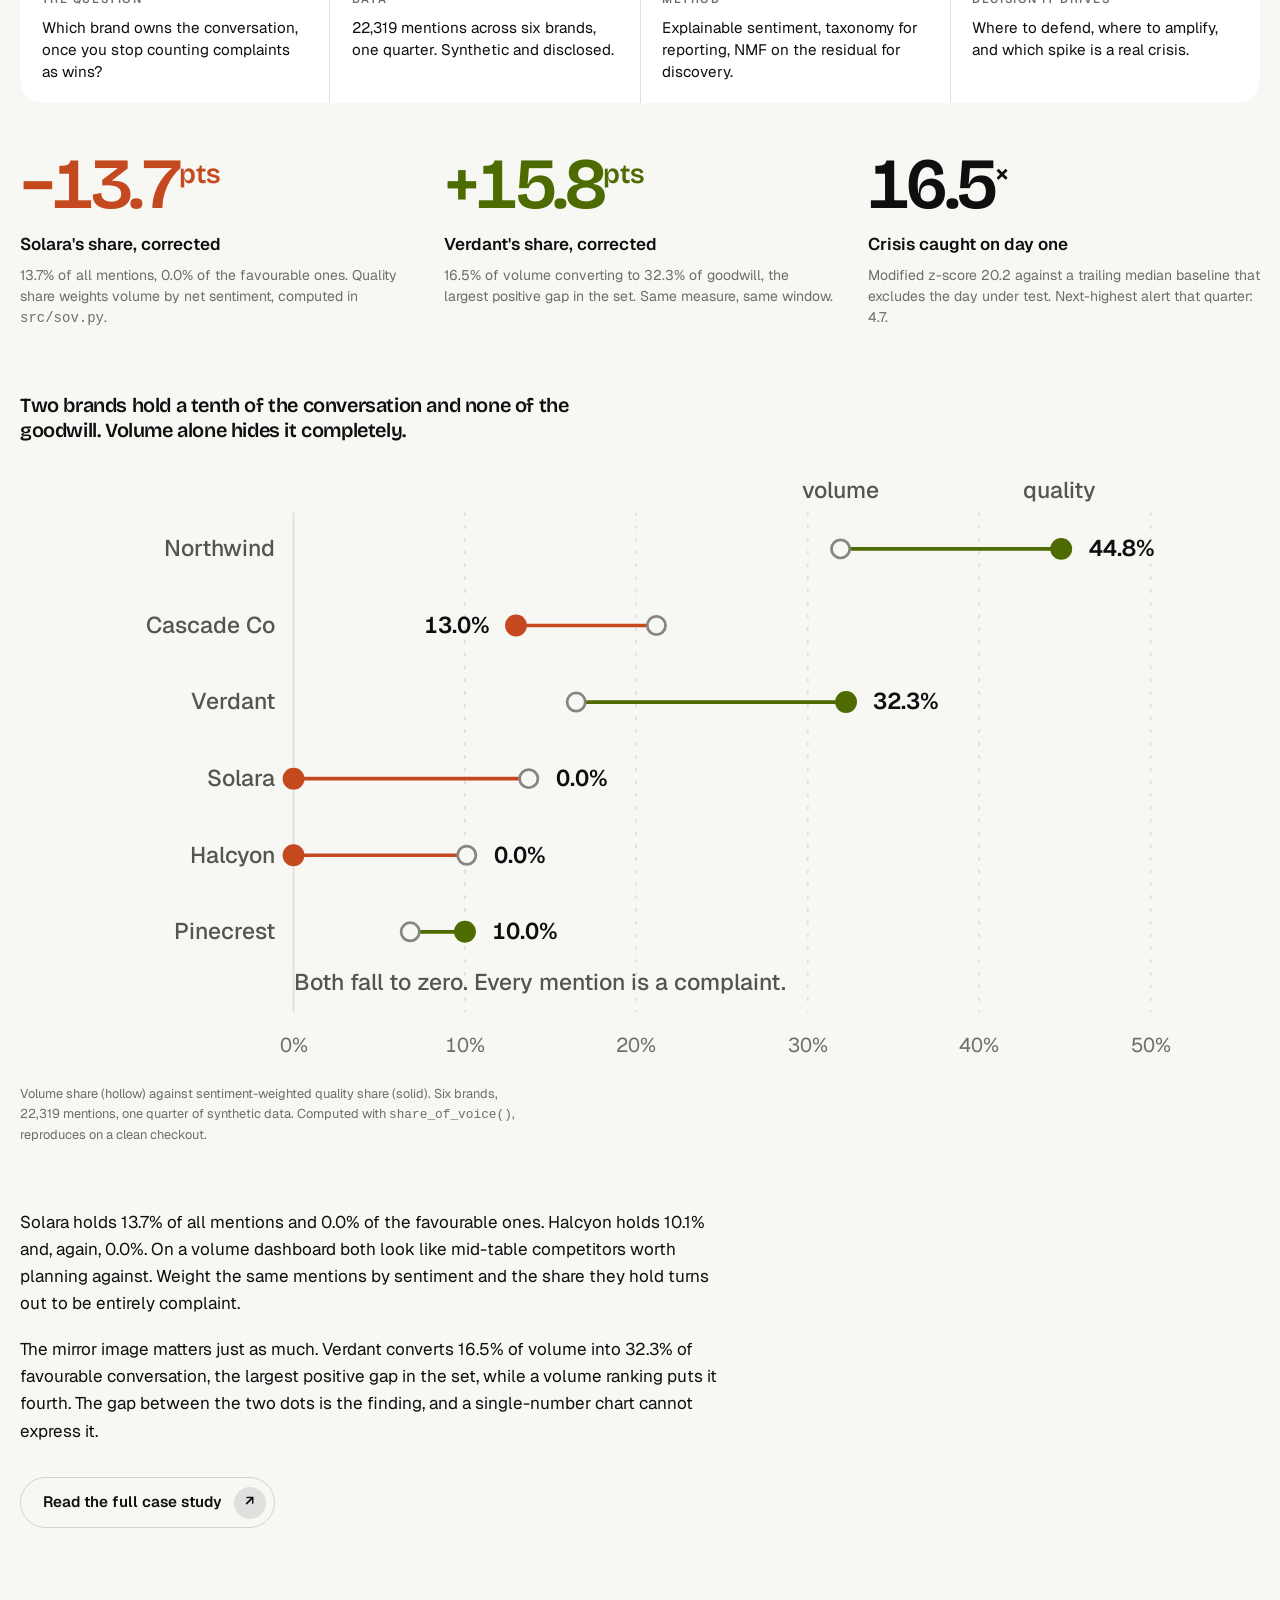
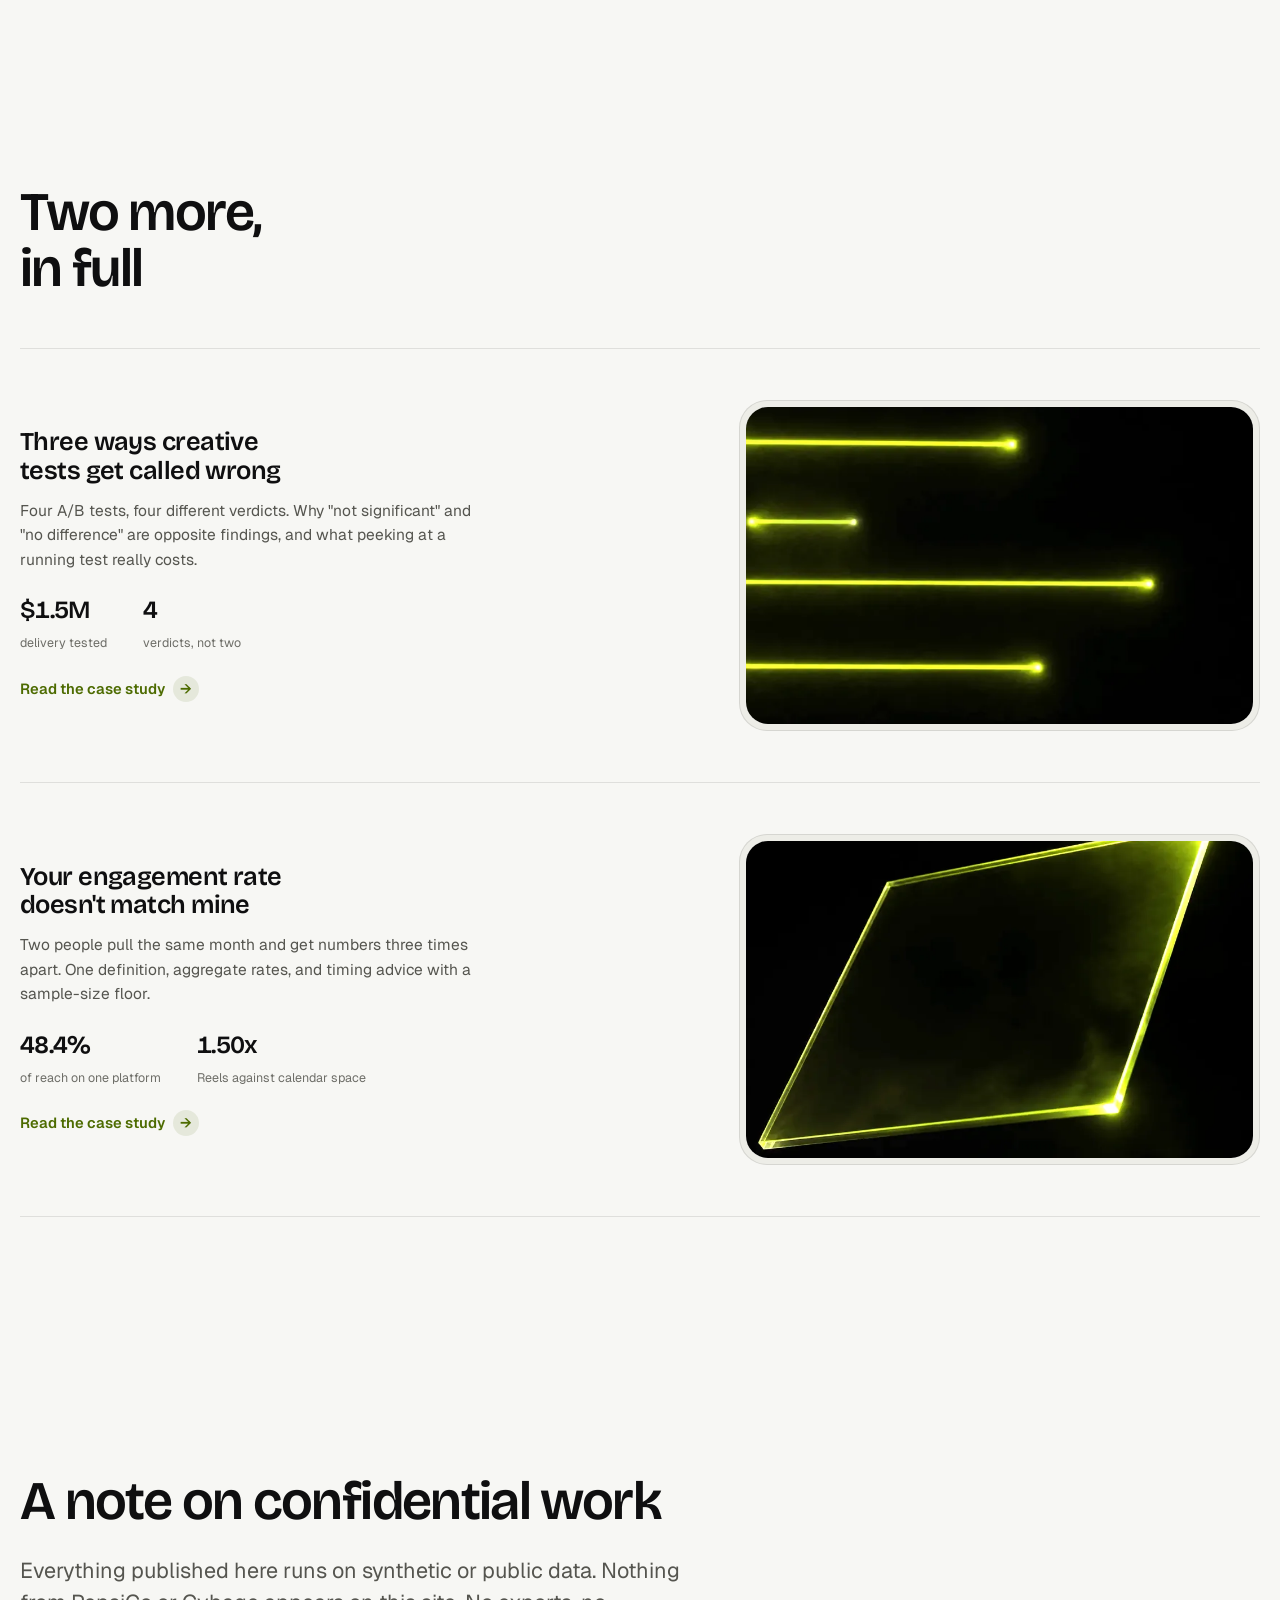
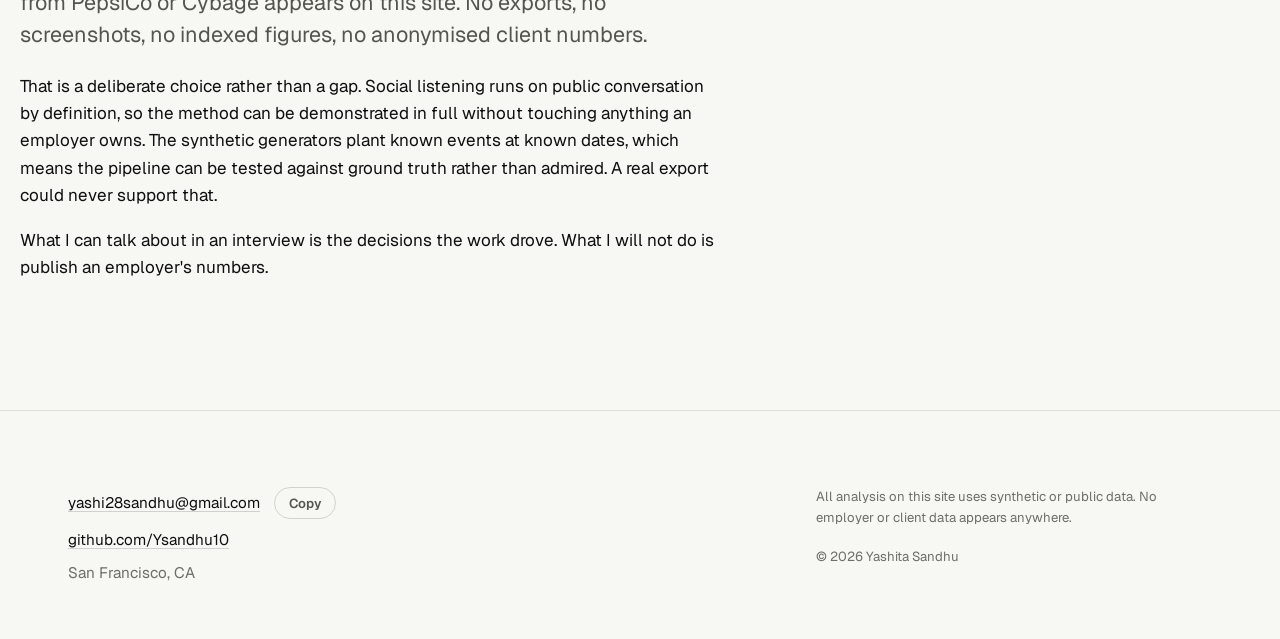
==== commit 4a897ac5: "Rebuild portfolio as a static multi-route site Replaces the JSON-driven single-page template with si" ====
--- a/index.html
+++ b/index.html
@@ -1,229 +1,314 @@
 <!doctype html>
 <html lang="en">
-  <head>
-    <meta charset="UTF-8" />
-    <meta name="viewport" content="width=device-width, initial-scale=1.0" />
-
-    <!-- Primary meta (static — present before JS runs, so crawlers & link unfurlers see it) -->
-    <title>Aisha Rahman — Business Analyst</title>
-    <meta
-      name="description"
-      content="Aisha Rahman — Business Analyst specializing in SQL, Power BI, Tableau, requirements analysis, and KPI-driven reporting. 1+ years turning operational data into measurable business outcomes."
-    />
-    <meta name="author" content="Aisha Rahman" />
-    <meta
-      name="keywords"
-      content="Aisha Rahman, Business Analyst, SQL, Power BI, Tableau, Data Analytics, Requirements Analysis, KPI, Portfolio"
-    />
-    <meta name="theme-color" content="#123A42" />
-    <link rel="canonical" href="https://example.com/" />
-
-    <!-- Open Graph (LinkedIn / Facebook) -->
-    <meta property="og:type" content="website" />
-    <meta property="og:site_name" content="Aisha Rahman" />
-    <meta property="og:title" content="Aisha Rahman — Business Analyst" />
-    <meta
-      property="og:description"
-      content="Business Analyst specializing in SQL, Power BI, Tableau, requirements analysis, and KPI-driven reporting."
-    />
-    <meta property="og:url" content="https://example.com/" />
-    <meta property="og:image" content="assets/og-image.png" />
-    <meta property="og:image:width" content="1200" />
-    <meta property="og:image:height" content="630" />
-    <meta property="og:image:alt" content="Aisha Rahman — Business Analyst" />
-
-    <!-- Twitter / X -->
-    <meta name="twitter:card" content="summary_large_image" />
-    <meta name="twitter:title" content="Aisha Rahman — Business Analyst" />
-    <meta
-      name="twitter:description"
-      content="Business Analyst specializing in SQL, Power BI, Tableau, requirements analysis, and KPI-driven reporting."
-    />
-    <meta name="twitter:image" content="assets/og-image.png" />
-
-    <!-- Icons -->
-    <link rel="icon" href="assets/favicon.svg" type="image/svg+xml" />
-    <link rel="apple-touch-icon" href="assets/favicon.svg" />
-
-    <!-- Fonts: distinctive display serif + warm grotesque body + mono for data -->
-    <link rel="preconnect" href="https://fonts.googleapis.com" />
-    <link rel="preconnect" href="https://fonts.gstatic.com" crossorigin />
-    <link
-      href="https://fonts.googleapis.com/css2?family=Fraunces:ital,opsz,wght@0,9..144,400..700;1,9..144,400..600&family=Hanken+Grotesk:wght@400;500;600;700;800&family=JetBrains+Mono:wght@400;500;600&display=swap"
-      rel="stylesheet"
-    />
-
-    <link rel="stylesheet" href="assets/css/styles.css" />
-    <link
-      rel="stylesheet"
-      href="https://cdnjs.cloudflare.com/ajax/libs/font-awesome/6.4.0/css/all.min.css"
-      integrity="sha512-iecdLmaskl7CVkqkXNQ/ZH/XLlvWZOJyj7Yy7tcenmpD1ypASozpmT/E0iPtmFIB46ZmdtAc9eNBvH0H/ZpiBw=="
-      crossorigin="anonymous"
-      referrerpolicy="no-referrer"
-    />
-
-    <!-- Structured data for richer search results -->
-    <script type="application/ld+json">
-      {
-        "@context": "https://schema.org",
-        "@type": "Person",
-        "name": "Aisha Rahman",
-        "jobTitle": "Business Analyst",
-        "url": "https://example.com/",
-        "email": "mailto:aisha.rahman@example.com",
-        "sameAs": ["https://www.linkedin.com/", "https://github.com/"],
-        "knowsAbout": ["SQL", "Power BI", "Tableau", "Business Analysis", "Data Analytics", "KPI Reporting"]
-      }
-    </script>
-  </head>
-  <body>
-    <a href="#main" class="skip-link">Skip to content</a>
-
-    <!-- Navigation -->
-    <nav class="navbar" id="navbar" aria-label="Primary">
-      <div class="container">
-        <div class="nav-brand">
-          <a href="#home" aria-label="Back to top"></a>
+<head>
+<meta charset="utf-8">
+<meta name="viewport" content="width=device-width, initial-scale=1">
+
+<title>Yashita Sandhu · Social Media Analyst</title>
+<meta name="description" content="Social Media Analyst. Social listening, paid social measurement and competitive benchmarking, with the method published and every number recomputable.">
+<meta name="author" content="Yashita Sandhu">
+<link rel="canonical" href="https://ysandhu10.github.io/Ysandhu10.github.io-1141/">
+
+<meta property="og:type" content="website">
+<meta property="og:site_name" content="Yashita Sandhu">
+<meta property="og:title" content="Yashita Sandhu · Social Media Analyst">
+<meta property="og:description" content="Social listening, paid social measurement and competitive benchmarking, with the method published and every number recomputable.">
+<meta property="og:url" content="https://ysandhu10.github.io/Ysandhu10.github.io-1141/">
+<meta property="og:image" content="https://ysandhu10.github.io/Ysandhu10.github.io-1141/assets/og/home.png">
+<meta property="og:image:width" content="1200">
+<meta property="og:image:height" content="630">
+<meta property="og:image:alt" content="Yashita Sandhu, Social Media Analyst">
+<meta name="twitter:card" content="summary_large_image">
+<meta name="twitter:title" content="Yashita Sandhu · Social Media Analyst">
+<meta name="twitter:description" content="Social listening, paid social measurement and competitive benchmarking, with the method published and every number recomputable.">
+<meta name="twitter:image" content="https://ysandhu10.github.io/Ysandhu10.github.io-1141/assets/og/home.png">
+
+<meta name="theme-color" content="#0B0B0C" media="(prefers-color-scheme: dark)">
+<meta name="theme-color" content="#F7F7F4" media="(prefers-color-scheme: light)">
+<link rel="icon" href="assets/favicon.svg" type="image/svg+xml">
+
+<link rel="preconnect" href="https://fonts.googleapis.com">
+<link rel="preconnect" href="https://fonts.gstatic.com" crossorigin>
+<link rel="stylesheet" href="https://fonts.googleapis.com/css2?family=Bricolage+Grotesque:opsz,wght@12..96,400..700&family=Geist:wght@400;500;600&display=swap">
+<link rel="stylesheet" href="assets/css/site.css">
+
+<script type="application/ld+json">
+{
+  "@context": "https://schema.org",
+  "@type": "Person",
+  "name": "Yashita Sandhu",
+  "jobTitle": "Social Media Analyst",
+  "url": "https://ysandhu10.github.io/Ysandhu10.github.io-1141/",
+  "email": "mailto:yashi28sandhu@gmail.com",
+  "address": { "@type": "PostalAddress", "addressLocality": "San Francisco", "addressRegion": "CA", "addressCountry": "US" },
+  "image": "https://ysandhu10.github.io/Ysandhu10.github.io-1141/assets/img/yashita-portrait.webp",
+  "sameAs": ["https://github.com/Ysandhu10"],
+  "knowsAbout": ["Social Listening","Paid Social Measurement","Competitive Benchmarking","Campaign Performance Analysis","Content Strategy","Sprinklr","Google Analytics 4","Meta Insights","Tableau"]
+}
+</script>
+</head>
+<body>
+<a href="#main" class="skip">Skip to content</a>
+
+<nav class="nav" aria-label="Primary">
+  <div class="nav-in">
+    <a href="./" class="nav-brand">Yashita Sandhu</a>
+    <div class="nav-links">
+      <a href="./" aria-current="page">Work</a>
+      <a href="method/">Method</a>
+      <a href="about/">About</a>
+      <a href="about/#contact">Contact</a>
+    </div>
+  </div>
+</nav>
+
+<main id="main">
+
+<header class="hero shell">
+  <div class="hero-grid">
+    <div>
+      <h1>I measure whether social is&nbsp;<span class="lit">working</span>.</h1>
+      <p class="sub">Four years measuring social at PepsiCo and Cybage. Every number on this site is recomputable from published code.</p>
+      <div class="btn-row">
+        <a class="btn" href="#featured">Read the work <span class="cap" aria-hidden="true">↓</span></a>
+        <a class="btn ghost" href="method/">How I work <span class="cap" aria-hidden="true">↗</span></a>
+      </div>
+    </div>
+    <div class="portrait bezel">
+      <div class="core">
+        <img src="assets/img/yashita-portrait.webp" width="720" height="900"
+             alt="Yashita Sandhu" fetchpriority="high" decoding="async">
+      </div>
+    </div>
+  </div>
+</header>
+
+<section class="shell" aria-label="Availability">
+  <div class="avail">
+    <img class="face" src="assets/img/yashita-avatar.webp" width="440" height="440"
+         alt="Yashita Sandhu" loading="lazy" decoding="async">
+    <span><b>San Francisco, CA</b></span>
+    <span class="open">Open to Social Media Analyst and Marketing Analytics roles</span>
+    <!-- WORK AUTHORIZATION. Add one unambiguous sentence here once verified against
+         her I-20 / EAD. Ambiguity is the most common instant cut for this candidate
+         profile; an inaccurate statement is a rescinded offer. Pattern:
+         <span>Authorized to work in the US on F-1 OPT through <date></span> -->
+  </div>
+</section>
+
+<section class="marks shell rise" aria-label="Background">
+  <div class="marks-row" style="margin-bottom:1.5rem">
+    <span class="mark">PepsiCo</span>
+    <span class="mark">Cybage</span>
+    <span class="mark">Hult</span>
+  </div>
+  <div class="marks-row">
+    <span class="mark-sm">Sprinklr</span>
+    <span class="mark-sm">Hootsuite</span>
+    <span class="mark-sm">Google Analytics 4</span>
+    <span class="mark-sm">Meta Insights</span>
+    <span class="mark-sm">Meta Ads Manager</span>
+    <span class="mark-sm">Tableau</span>
+  </div>
+</section>
+
+<!-- Featured case, fully evidenced inline. If the reader clicks nothing,
+     they have still seen one complete piece of thinking. -->
+<section class="band shell" id="featured">
+  <div class="band-head wide rise">
+    <p class="eyebrow">Selected work</p>
+    <h2>Share of voice is lying to you</h2>
+  </div>
+
+  <div class="col rise">
+    <p class="lede">
+      Reported as raw mention count, share of voice treats a product recall as a marketing win. The
+      brand being dragged across the internet posts its best month on record, and the deck says it is
+      winning. Here is what that costs, measured across six competing brands.
+    </p>
+  </div>
+
+  <dl class="glance rise">
+    <div><dt>The question</dt><dd>Which brand owns the conversation, once you stop counting complaints as wins?</dd></div>
+    <div><dt>Data</dt><dd>22,319 mentions across six brands, one quarter. Synthetic and disclosed.</dd></div>
+    <div><dt>Method</dt><dd>Explainable sentiment, taxonomy for reporting, NMF on the residual for discovery.</dd></div>
+    <div><dt>Decision it drives</dt><dd>Where to defend, where to amplify, and which spike is a real crisis.</dd></div>
+  </dl>
+
+  <div class="metrics rise">
+    <div class="metric">
+      <span class="n dn">&minus;13.7<sup>pts</sup></span>
+      <span class="t">Solara's share, corrected</span>
+      <span class="how">13.7% of all mentions, 0.0% of the favourable ones. Quality share weights volume by net sentiment, computed in <code>src/sov.py</code>.</span>
+    </div>
+    <div class="metric">
+      <span class="n up">+15.8<sup>pts</sup></span>
+      <span class="t">Verdant's share, corrected</span>
+      <span class="how">16.5% of volume converting to 32.3% of goodwill, the largest positive gap in the set. Same measure, same window.</span>
+    </div>
+    <div class="metric">
+      <span class="n">16.5<sup>&times;</sup></span>
+      <span class="t">Crisis caught on day one</span>
+      <span class="how">Modified z-score 20.2 against a trailing median baseline that excludes the day under test. Next-highest alert that quarter: 4.7.</span>
+    </div>
+  </div>
+
+  <figure class="rise">
+    <p class="fig-head">Two brands hold a tenth of the conversation and none of the goodwill. Volume alone hides it completely.</p>
+    <svg viewBox="0 0 680 330" role="img" aria-label="Dumbbell chart comparing volume share of voice against sentiment-weighted quality share of voice for six brands. Solara and Halcyon both fall to zero quality share.">
+      <g class="svg-tick" text-anchor="middle">
+        <text x="150" y="322">0%</text><text x="244" y="322">10%</text><text x="338" y="322">20%</text>
+        <text x="432" y="322">30%</text><text x="526" y="322">40%</text><text x="620" y="322">50%</text>
+      </g>
+      <g class="svg-rule" stroke-width="1">
+        <line x1="150" y1="26" x2="150" y2="300"></line>
+        <line x1="244" y1="26" x2="244" y2="300" stroke-dasharray="2 5"></line>
+        <line x1="338" y1="26" x2="338" y2="300" stroke-dasharray="2 5"></line>
+        <line x1="432" y1="26" x2="432" y2="300" stroke-dasharray="2 5"></line>
+        <line x1="526" y1="26" x2="526" y2="300" stroke-dasharray="2 5"></line>
+        <line x1="620" y1="26" x2="620" y2="300" stroke-dasharray="2 5"></line>
+      </g>
+
+      <text class="svg-lbl" x="450" y="18" text-anchor="middle">volume</text>
+      <text class="svg-lbl" x="570" y="18" text-anchor="middle" fill="var(--accent)">quality</text>
+
+      <text class="svg-lbl" x="140" y="50" text-anchor="end">Northwind</text>
+      <line x1="450" y1="46" x2="571" y2="46" stroke="var(--accent)" stroke-width="2"></line>
+      <circle cx="450" cy="46" r="5" fill="var(--ground)" stroke="var(--dv-mute)" stroke-width="1.5"></circle>
+      <circle cx="571" cy="46" r="6" fill="var(--accent)"></circle>
+      <text class="svg-val" x="586" y="50" fill="var(--accent)">44.8%</text>
+
+      <text class="svg-lbl" x="140" y="92" text-anchor="end">Cascade Co</text>
+      <line x1="272" y1="88" x2="349" y2="88" stroke="var(--dv-neg)" stroke-width="2"></line>
+      <circle cx="349" cy="88" r="5" fill="var(--ground)" stroke="var(--dv-mute)" stroke-width="1.5"></circle>
+      <circle cx="272" cy="88" r="6" fill="var(--dv-neg)"></circle>
+      <text class="svg-val" x="258" y="92" text-anchor="end" fill="var(--dv-neg)">13.0%</text>
+
+      <text class="svg-lbl" x="140" y="134" text-anchor="end">Verdant</text>
+      <line x1="305" y1="130" x2="453" y2="130" stroke="var(--accent)" stroke-width="2"></line>
+      <circle cx="305" cy="130" r="5" fill="var(--ground)" stroke="var(--dv-mute)" stroke-width="1.5"></circle>
+      <circle cx="453" cy="130" r="6" fill="var(--accent)"></circle>
+      <text class="svg-val" x="468" y="134" fill="var(--accent)">32.3%</text>
+
+      <text class="svg-lbl" x="140" y="176" text-anchor="end">Solara</text>
+      <line x1="150" y1="172" x2="279" y2="172" stroke="var(--dv-neg)" stroke-width="2"></line>
+      <circle cx="279" cy="172" r="5" fill="var(--ground)" stroke="var(--dv-mute)" stroke-width="1.5"></circle>
+      <circle cx="150" cy="172" r="6" fill="var(--dv-neg)"></circle>
+      <text class="svg-val" x="294" y="176" fill="var(--dv-neg)">0.0%</text>
+
+      <text class="svg-lbl" x="140" y="218" text-anchor="end">Halcyon</text>
+      <line x1="150" y1="214" x2="245" y2="214" stroke="var(--dv-neg)" stroke-width="2"></line>
+      <circle cx="245" cy="214" r="5" fill="var(--ground)" stroke="var(--dv-mute)" stroke-width="1.5"></circle>
+      <circle cx="150" cy="214" r="6" fill="var(--dv-neg)"></circle>
+      <text class="svg-val" x="260" y="218" fill="var(--dv-neg)">0.0%</text>
+
+      <text class="svg-lbl" x="140" y="260" text-anchor="end">Pinecrest</text>
+      <line x1="214" y1="256" x2="244" y2="256" stroke="var(--accent)" stroke-width="2"></line>
+      <circle cx="214" cy="256" r="5" fill="var(--ground)" stroke="var(--dv-mute)" stroke-width="1.5"></circle>
+      <circle cx="244" cy="256" r="6" fill="var(--accent)"></circle>
+      <text class="svg-val" x="259" y="260" fill="var(--accent)">10.0%</text>
+
+      <text class="svg-lbl" x="150" y="288" fill="var(--dv-neg)">Both fall to zero. Every mention is a complaint.</text>
+    </svg>
+    <figcaption>
+      Volume share (hollow) against sentiment-weighted quality share (solid). Six brands, 22,319
+      mentions, one quarter of synthetic data. Computed with <code>share_of_voice()</code>, reproduces
+      on a clean checkout.
+    </figcaption>
+  </figure>
+
+  <div class="col rise">
+    <p>
+      Solara holds 13.7% of all mentions and 0.0% of the favourable ones. Halcyon holds 10.1% and,
+      again, 0.0%. On a volume dashboard both look like mid-table competitors worth planning against.
+      Weight the same mentions by sentiment and the share they hold turns out to be entirely complaint.
+    </p>
+    <p>
+      The mirror image matters just as much. Verdant converts 16.5% of volume into 32.3% of favourable
+      conversation, the largest positive gap in the set, while a volume ranking puts it fourth. The gap
+      between the two dots is the finding, and a single-number chart cannot express it.
+    </p>
+    <div class="btn-row" style="margin-top:2rem">
+      <a class="btn ghost" href="work/share-of-voice/">Read the full case study <span class="cap" aria-hidden="true">↗</span></a>
+    </div>
+  </div>
+</section>
+
+<section class="band shell">
+  <div class="band-head rise"><h2>Two more, in full</h2></div>
+  <div class="pair">
+    <a class="wcard rise" href="work/paid-social/">
+      <div class="wcard-body">
+        <h3>Three ways creative tests get called wrong</h3>
+        <p>Four A/B tests, four different verdicts. Why "not significant" and "no difference" are opposite findings, and what peeking at a running test really costs.</p>
+        <div class="wcard-figs">
+          <span><b>$1.5M</b><i>delivery tested</i></span>
+          <span><b>4</b><i>verdicts, not two</i></span>
         </div>
-        <button
-          class="nav-toggle"
-          id="navToggle"
-          aria-label="Toggle navigation menu"
-          aria-controls="navMenu"
-          aria-expanded="false"
-        >
-          <span></span>
-          <span></span>
-          <span></span>
-        </button>
-        <ul class="nav-menu" id="navMenu">
-          <!-- Navigation items loaded dynamically -->
-        </ul>
+        <span class="go">Read the case study <span class="cap" aria-hidden="true">→</span></span>
       </div>
-    </nav>
-
-    <main id="main">
-      <!-- Hero -->
-      <section id="home" class="hero">
-        <div class="container">
-          <div class="hero-content">
-            <p class="hero-eyebrow"><span id="heroGreeting"></span></p>
-            <h1 class="hero-title"><span class="highlight" id="heroName"></span></h1>
-            <h2 class="hero-subtitle" id="heroTitle"></h2>
-            <p class="hero-description" id="heroSummary"></p>
-            <div class="hero-highlights" id="heroHighlights"></div>
-            <div class="hero-cta" id="heroCTA"></div>
-            <div class="social-links" id="heroSocial"></div>
-          </div>
+      <div class="wcard-art bezel"><div class="core">
+        <img src="assets/img/case-paid-card.webp" width="1600" height="900" alt="Four thin horizontal bars of light at different depths, one noticeably shorter and dimmer" loading="lazy" decoding="async">
+      </div></div>
+    </a>
+    <a class="wcard rise" href="work/content-cockpit/">
+      <div class="wcard-body">
+        <h3>Your engagement rate doesn't match mine</h3>
+        <p>Two people pull the same month and get numbers three times apart. One definition, aggregate rates, and timing advice with a sample-size floor.</p>
+        <div class="wcard-figs">
+          <span><b>48.4%</b><i>of reach on one platform</i></span>
+          <span><b>1.50x</b><i>Reels against calendar space</i></span>
         </div>
-      </section>
-
-      <!-- About -->
-      <section id="about" class="about section">
-        <div class="container">
-          <div class="section-head">
-            <span class="section-index" aria-hidden="true">01</span>
-            <h2 class="section-title"></h2>
-          </div>
-          <div class="about-content">
-            <div class="about-text" id="aboutText"></div>
-            <div class="about-stats" id="aboutStats"></div>
-          </div>
-        </div>
-      </section>
-
-      <!-- Experience -->
-      <section id="experience" class="experience section section--ink">
-        <div class="container">
-          <div class="section-head">
-            <span class="section-index" aria-hidden="true">02</span>
-            <h2 class="section-title"></h2>
-          </div>
-          <div class="timeline" id="experienceTimeline"></div>
-        </div>
-      </section>
-
-      <!-- Skills -->
-      <section id="skills" class="skills section">
-        <div class="container">
-          <div class="section-head">
-            <span class="section-index" aria-hidden="true">03</span>
-            <h2 class="section-title"></h2>
-          </div>
-          <div class="skills-grid" id="skillsGrid"></div>
-        </div>
-      </section>
-
-      <!-- Projects -->
-      <section id="projects" class="projects section section--ink">
-        <div class="container">
-          <div class="section-head">
-            <span class="section-index" aria-hidden="true">04</span>
-            <h2 class="section-title"></h2>
-          </div>
-          <div class="projects-grid" id="projectsGrid"></div>
-        </div>
-      </section>
-
-      <!-- Education -->
-      <section id="education" class="education section">
-        <div class="container">
-          <div class="section-head">
-            <span class="section-index" aria-hidden="true">05</span>
-            <h2 class="section-title"></h2>
-          </div>
-          <div class="education-content">
-            <div class="education-grid" id="educationGrid"></div>
-            <div class="certifications">
-              <h3></h3>
-              <div class="cert-grid" id="certGrid"></div>
-            </div>
-          </div>
-        </div>
-      </section>
-
-      <!-- Contact -->
-      <section id="contact" class="contact section section--ink">
-        <div class="container">
-          <div class="section-head">
-            <span class="section-index" aria-hidden="true">06</span>
-            <h2 class="section-title"></h2>
-          </div>
-          <div class="contact-content">
-            <div class="contact-info" id="contactInfo"></div>
-            <div class="contact-form-container" id="contactFormContainer"></div>
-          </div>
-        </div>
-      </section>
-    </main>
-
-    <!-- Footer -->
-    <footer class="footer">
-      <div class="container">
-        <p id="footerCopyright"></p>
-        <div class="footer-links" id="footerLinks"></div>
+        <span class="go">Read the case study <span class="cap" aria-hidden="true">→</span></span>
       </div>
-    </footer>
-
-    <!-- Fallback for crawlers / no-JS visitors so the page is never blank -->
-    <noscript>
-      <div class="noscript-banner">
-        <h1>Aisha Rahman — Business Analyst</h1>
-        <p>
-          Business Analyst with 1+ years of experience in SQL, Power BI, Tableau, requirements analysis,
-          and KPI-driven reporting. This portfolio is interactive; please enable JavaScript for the full
-          experience.
-        </p>
-        <p>
-          <a href="mailto:aisha.rahman@example.com">aisha.rahman@example.com</a>
-          &nbsp;•&nbsp;
-          <a href="https://www.linkedin.com/">LinkedIn</a>
-          &nbsp;•&nbsp;
-          <a href="https://github.com/">GitHub</a>
-        </p>
-      </div>
-    </noscript>
-
-    <script src="assets/js/main.js"></script>
-  </body>
+      <div class="wcard-art bezel"><div class="core">
+        <img src="assets/img/case-content-card.webp" width="1600" height="900" alt="A stack of translucent planes at different depths, one dramatically larger and edge-lit" loading="lazy" decoding="async">
+      </div></div>
+    </a>
+  </div>
+</section>
+
+<section class="band shell">
+  <div class="col rise">
+    <h2 style="margin-bottom:1.6rem">A note on confidential work</h2>
+    <p class="lede" style="margin-bottom:1.4rem">
+      Everything published here runs on synthetic or public data. Nothing from PepsiCo or Cybage
+      appears on this site. No exports, no screenshots, no indexed figures, no anonymised client numbers.
+    </p>
+    <p>
+      That is a deliberate choice rather than a gap. Social listening runs on public conversation by
+      definition, so the method can be demonstrated in full without touching anything an employer owns.
+      The synthetic generators plant known events at known dates, which means the pipeline can be
+      tested against ground truth rather than admired. A real export could never support that.
+    </p>
+    <p>
+      What I can talk about in an interview is the decisions the work drove. What I will not do is
+      publish an employer's numbers.
+    </p>
+  </div>
+</section>
+
+</main>
+
+<footer class="foot">
+  <div class="shell foot-in">
+    <div class="foot-links">
+      <!-- LINKEDIN goes first in this list once the handle is confirmed:
+           <a href="https://www.linkedin.com/in/HANDLE">LinkedIn</a>
+           A candidate URL exists (linkedin.com/in/yashitasandhu) but it came from a
+           README whose sibling GitHub link 404s, so it is unverified. Do not ship
+           it until someone opens it. -->
+      <span class="contact-row"><a id="footmail" href="mailto:yashi28sandhu@gmail.com">yashi28sandhu@gmail.com</a><button class="copy" data-copy="yashi28sandhu@gmail.com" data-target="footmail" type="button">Copy</button></span>
+      <a href="https://github.com/Ysandhu10">github.com/Ysandhu10</a>
+      <span style="color:var(--ink-faint)">San Francisco, CA</span>
+    </div>
+    <div class="foot-note">
+      <p>All analysis on this site uses synthetic or public data. No employer or client data appears anywhere.</p>
+      <p>&copy; 2026 Yashita Sandhu</p>
+    </div>
+  </div>
+</footer>
+
+<script src="assets/js/reveal.js?v=2" defer></script>
+</body>
 </html>
--- a/assets/css/site.css
+++ b/assets/css/site.css
@@ -0,0 +1,463 @@
+/* ==========================================================================
+   Yashita Sandhu — Social Media Analyst
+   Direction: Soft Structuralism, dark-first. Off-black ground, one locked
+   accent (electric lime), oversized grotesk display, macro whitespace.
+   Coral appears ONLY as a semantic data colour inside charts, never as a
+   second brand accent.
+   No build step. Native CSS on GitHub Pages.
+   ========================================================================== */
+
+:root {
+  color-scheme: dark light;
+
+  /* ---- dark, the default expression ---- */
+  --ground:      #0B0B0C;
+  --raise:       #131315;
+  --shell:       #1A1A1D;
+  --ink:         #F4F4F0;
+  --ink-soft:    #A2A29C;
+  --ink-faint:   #8A8A84;
+  --hair:        rgba(244,244,240,.10);
+  --hair-firm:   rgba(244,244,240,.18);
+
+  --accent:      #D6F249;
+  --accent-ink:  #0B0B0C;
+  --accent-dim:  rgba(214,242,73,.14);
+
+  /* semantic data only */
+  --dv-neg:      #FF8A6B;
+  --dv-mute:     #6E6E69;
+
+  --lift: 0 1px 0 rgba(244,244,240,.06) inset, 0 24px 60px -20px rgba(0,0,0,.7);
+
+  --f-display: "Bricolage Grotesque", "Geist", system-ui, sans-serif;
+  --f-body:    "Geist", system-ui, -apple-system, sans-serif;
+
+  --r-shell: 1.75rem;
+  --r-core:  1.375rem;   /* shell minus padding, concentric */
+  --r-sm:    .75rem;
+
+  --measure: 64ch;
+  --page:    1240px;
+  --pad:     clamp(1.25rem, 4vw, 3rem);
+
+  --ease: cubic-bezier(.32,.72,0,1);
+  --t:    .7s var(--ease);
+  --t-fast: .35s var(--ease);
+}
+
+@media (prefers-color-scheme: light) {
+  :root:not([data-theme="dark"]) {
+    --ground:    #F7F7F4;
+    --raise:     #FFFFFF;
+    --shell:     #EDEDE7;
+    --ink:       #0F0F10;
+    --ink-soft:  #55554F;
+    --ink-faint: #6E6E68;
+    --hair:      rgba(15,15,16,.10);
+    --hair-firm: rgba(15,15,16,.16);
+
+    --accent:     #4D6B00;
+    --accent-ink: #FFFFFF;
+    --accent-dim: rgba(77,107,0,.10);
+
+    --dv-neg:  #C4491F;
+    --dv-mute: #86867F;
+
+    --lift: 0 1px 0 rgba(255,255,255,.9) inset, 0 24px 60px -24px rgba(15,15,16,.18);
+  }
+}
+:root[data-theme="light"] {
+  --ground:    #F7F7F4;
+  --raise:     #FFFFFF;
+  --shell:     #EDEDE7;
+  --ink:       #0F0F10;
+  --ink-soft:  #55554F;
+  --ink-faint: #6E6E68;
+  --hair:      rgba(15,15,16,.10);
+  --hair-firm: rgba(15,15,16,.16);
+  --accent:     #4D6B00;
+  --accent-ink: #FFFFFF;
+  --accent-dim: rgba(77,107,0,.10);
+  --dv-neg:  #C4491F;
+  --dv-mute: #86867F;
+  --lift: 0 1px 0 rgba(255,255,255,.9) inset, 0 24px 60px -24px rgba(15,15,16,.18);
+}
+
+*, *::before, *::after { box-sizing: border-box; }
+
+/* clip, not hidden: `overflow-x: hidden` on body promotes it to a scroll
+   container, which detaches the document scroller and breaks sticky. */
+html { -webkit-text-size-adjust: 100%; scroll-behavior: smooth; overflow-x: clip; }
+
+body {
+  margin: 0;
+  background: var(--ground);
+  color: var(--ink);
+  font-family: var(--f-body);
+  font-size: 17px;
+  line-height: 1.6;
+  -webkit-font-smoothing: antialiased;
+}
+
+/* fixed grain. never on a scrolling container. */
+body::after {
+  content: "";
+  position: fixed; inset: 0; z-index: 60; pointer-events: none;
+  opacity: .035;
+  background-image: url("data:image/svg+xml,%3Csvg xmlns='http://www.w3.org/2000/svg' width='140' height='140'%3E%3Cfilter id='n'%3E%3CfeTurbulence type='fractalNoise' baseFrequency='.85' numOctaves='3'/%3E%3C/filter%3E%3Crect width='140' height='140' filter='url(%23n)'/%3E%3C/svg%3E");
+}
+
+.shell { max-width: var(--page); margin: 0 auto; padding-inline: var(--pad); }
+.col   { max-width: var(--measure); }
+
+h1, h2, h3, h4 {
+  font-family: var(--f-display);
+  font-weight: 600;
+  line-height: 1.03;
+  letter-spacing: -.035em;
+  text-wrap: balance;
+  margin: 0;
+}
+h1 { font-size: clamp(2.9rem, 7.4vw, 6rem); }
+h2 { font-size: clamp(2rem, 4.6vw, 3.4rem); letter-spacing: -.03em; }
+h3 { font-size: clamp(1.25rem, 2.2vw, 1.6rem); letter-spacing: -.022em; }
+h4 { font-size: 1.02rem; letter-spacing: -.01em; }
+
+p { margin: 0 0 1.15rem; }
+p:last-child { margin-bottom: 0; }
+strong { font-weight: 600; color: var(--ink); }
+em { font-style: italic; }
+
+a { color: inherit; text-decoration: none; }
+.prose a, .foot a {
+  text-decoration: underline; text-decoration-color: var(--hair-firm);
+  text-decoration-thickness: 1px; text-underline-offset: 3px;
+  transition: color var(--t-fast), text-decoration-color var(--t-fast);
+}
+.prose a:hover, .foot a:hover { color: var(--accent); text-decoration-color: var(--accent); }
+:focus-visible { outline: 2px solid var(--accent); outline-offset: 3px; border-radius: 4px; }
+
+.skip { position: absolute; left: -9999px; }
+.skip:focus {
+  left: var(--pad); top: .75rem; z-index: 100;
+  background: var(--accent); color: var(--accent-ink);
+  padding: .6rem 1rem; border-radius: 999px; font-weight: 600;
+}
+
+.eyebrow {
+  font-size: .7rem; font-weight: 600; letter-spacing: .18em;
+  text-transform: uppercase; color: var(--ink-faint);
+  margin: 0 0 1.1rem;
+}
+
+.lede { font-size: clamp(1.1rem, 1.7vw, 1.35rem); line-height: 1.48; color: var(--ink-soft); }
+.lede strong { color: var(--ink); }
+
+/* ---------- floating island nav ---------- */
+.nav { position: sticky; top: 0; z-index: 50; padding: 1rem var(--pad) 0; }
+.nav-in {
+  max-width: 940px; margin: 0 auto;
+  display: flex; align-items: center; gap: 1.75rem;
+  padding: .7rem .8rem .7rem 1.4rem;
+  height: 60px;
+  border-radius: 999px;
+  border: 1px solid var(--hair);
+  background: color-mix(in srgb, var(--raise) 72%, transparent);
+  backdrop-filter: blur(20px) saturate(160%);
+  -webkit-backdrop-filter: blur(20px) saturate(160%);
+  box-shadow: var(--lift);
+}
+.nav-brand { font-family: var(--f-display); font-weight: 600; font-size: 1rem; letter-spacing: -.03em; }
+.nav-links { display: flex; gap: 1.5rem; margin-left: auto; align-items: center; }
+.nav-links a { font-size: .9rem; color: var(--ink-soft); transition: color var(--t-fast); }
+.nav-links a:hover, .nav-links a[aria-current="page"] { color: var(--ink); }
+@media (max-width: 720px) {
+  .nav-in { gap: 1rem; padding-left: 1.1rem; height: auto; flex-wrap: wrap; border-radius: var(--r-shell); }
+  .nav-links { gap: 1.1rem; margin-left: auto; }
+  .nav-links a { font-size: .84rem; }
+}
+
+/* ---------- buttons: pill + nested icon island ---------- */
+.btn {
+  display: inline-flex; align-items: center; gap: .7rem;
+  font-family: var(--f-body); font-size: .95rem; font-weight: 600;
+  padding: .55rem .55rem .55rem 1.4rem;
+  border-radius: 999px; border: 1px solid transparent;
+  background: var(--accent); color: var(--accent-ink);
+  transition: transform var(--t-fast), background var(--t-fast), border-color var(--t-fast);
+}
+.btn .cap {
+  width: 2rem; height: 2rem; border-radius: 999px;
+  display: grid; place-items: center; flex: none;
+  background: color-mix(in srgb, var(--accent-ink) 12%, transparent);
+  transition: transform var(--t-fast);
+  font-size: .9rem; line-height: 1;
+}
+.btn:hover .cap { transform: translate(3px, -2px); }
+.btn:active { transform: scale(.98); }
+.btn.ghost {
+  background: transparent; color: var(--ink); border-color: var(--hair-firm);
+}
+.btn.ghost .cap { background: color-mix(in srgb, var(--ink) 10%, transparent); }
+.btn.ghost:hover { border-color: var(--ink); }
+.btn-row { display: flex; flex-wrap: wrap; gap: .7rem; }
+
+/* ---------- double-bezel container ---------- */
+.bezel {
+  padding: .375rem;
+  border-radius: var(--r-shell);
+  background: var(--shell);
+  border: 1px solid var(--hair);
+}
+.bezel > .core {
+  border-radius: var(--r-core);
+  background: var(--raise);
+  box-shadow: 0 1px 0 rgba(244,244,240,.06) inset;
+  overflow: hidden;
+}
+
+/* ---------- hero ---------- */
+.hero { padding: clamp(3.5rem, 8vw, 6rem) 0 clamp(2.5rem, 5vw, 4rem); }
+.hero-grid {
+  display: grid; gap: clamp(2rem, 5vw, 4rem);
+  grid-template-columns: 1.05fr .95fr; align-items: center;
+}
+.hero h1 { margin-bottom: 1.5rem; }
+.hero h1 .lit { color: var(--accent); }
+.hero .sub { font-size: clamp(1.05rem, 1.6vw, 1.25rem); color: var(--ink-soft); max-width: 42ch; margin-bottom: 2.25rem; line-height: 1.5; }
+.hero-media { position: relative; }
+.hero-media img { display: block; width: 100%; height: auto; }
+@media (max-width: 900px) {
+  .hero-grid { grid-template-columns: 1fr; }
+  .hero-media { order: -1; }
+}
+
+/* ---------- availability strip ---------- */
+.avail {
+  display: flex; flex-wrap: wrap; gap: .75rem 2rem; align-items: center;
+  padding: 1.25rem 0; border-block: 1px solid var(--hair);
+  font-size: .95rem; color: var(--ink-soft);
+}
+.avail .face {
+  width: 54px; height: 54px; border-radius: 999px; object-fit: cover;
+  display: block; flex: none; border: 1px solid var(--hair-firm);
+}
+
+/* ---------- portrait ---------- */
+.portrait { justify-self: start; width: 100%; max-width: 410px; }
+.portrait > .core { aspect-ratio: 4 / 5; }
+.portrait img { width: 100%; height: 100%; object-fit: cover; display: block; }
+.hero .portrait { justify-self: end; max-width: 430px; }
+@media (max-width: 900px) {
+  .portrait { max-width: 300px; }
+  .hero .portrait { justify-self: start; max-width: 260px; }
+}
+
+/* ---------- contact ----------
+   A bare mailto: silently does nothing when no mail client is registered, so
+   the address is always selectable and copyable too. */
+/* keep anchored targets clear of the sticky nav */
+[id]:target, h2[id], section[id] { scroll-margin-top: 6rem; }
+
+.contact-card { display: grid; gap: 1.1rem; }
+.contact-row { display: flex; flex-wrap: wrap; align-items: center; gap: .6rem .9rem; }
+.contact-mail {
+  font-family: var(--f-display); font-size: clamp(1.15rem, 2.4vw, 1.7rem);
+  font-weight: 600; letter-spacing: -.025em; color: var(--ink);
+  text-decoration: none; word-break: break-all;
+}
+.contact-mail:hover { color: var(--accent); }
+.copy {
+  font-family: var(--f-body); font-size: .82rem; font-weight: 600;
+  padding: .4rem .85rem; border-radius: 999px; cursor: pointer;
+  border: 1px solid var(--hair-firm); background: transparent; color: var(--ink-soft);
+  transition: border-color var(--t-fast), color var(--t-fast);
+}
+.copy:hover { border-color: var(--accent); color: var(--accent); }
+.copy[data-done="1"] { border-color: var(--accent); color: var(--accent); }
+.avail b { color: var(--ink); font-weight: 600; }
+.avail .open { color: var(--accent); font-weight: 600; }
+
+/* ---------- marks ---------- */
+.marks { padding: clamp(2.5rem, 5vw, 4rem) 0; }
+.marks-row { display: flex; flex-wrap: wrap; align-items: center; gap: 1rem 2.75rem; }
+.mark { font-family: var(--f-display); font-weight: 600; font-size: 1.5rem; letter-spacing: -.03em; color: var(--ink-soft); }
+.mark-sm { font-size: .95rem; color: var(--ink-faint); font-weight: 500; }
+
+/* ---------- sections ---------- */
+.band { padding: clamp(4.5rem, 10vw, 9rem) 0; }
+.band-head { margin-bottom: clamp(2rem, 4vw, 3.25rem); max-width: 22ch; }
+.band-head.wide { max-width: 34ch; }
+
+/* ---------- evidenced case block ---------- */
+.glance { display: grid; grid-template-columns: repeat(auto-fit, minmax(190px,1fr)); gap: 1px; background: var(--hair); border-radius: var(--r-core); overflow: hidden; margin: 2.25rem 0 3rem; }
+.glance div { background: var(--raise); padding: 1.25rem 1.35rem; }
+.glance dt { font-size: .7rem; font-weight: 600; letter-spacing: .14em; text-transform: uppercase; color: var(--ink-faint); margin-bottom: .5rem; }
+.glance dd { margin: 0; font-size: .95rem; line-height: 1.45; }
+
+.metrics { display: grid; grid-template-columns: repeat(auto-fit, minmax(230px,1fr)); gap: 2rem; margin: 3rem 0; }
+.metric .n {
+  font-family: var(--f-display); font-size: clamp(3rem, 6vw, 4.5rem); font-weight: 600;
+  line-height: .92; letter-spacing: -.05em; display: block; font-variant-numeric: tabular-nums;
+}
+.metric .n.up  { color: var(--accent); }
+.metric .n.dn  { color: var(--dv-neg); }
+.metric .n sup { font-size: .38em; vertical-align: super; letter-spacing: 0; }
+.metric .t { display: block; font-weight: 600; margin: .85rem 0 .4rem; }
+.metric .how { display: block; font-size: 14px; line-height: 1.5; color: var(--ink-faint); }
+
+/* ---------- prose ---------- */
+.prose { max-width: var(--measure); }
+.prose h2 { margin: clamp(3rem,6vw,4.5rem) 0 1.2rem; }
+.prose h3 { margin: 2.5rem 0 .85rem; }
+.prose ul { margin: 0 0 1.15rem; padding-left: 1.15rem; }
+.prose li { margin-bottom: .55rem; }
+.prose li::marker { color: var(--accent); }
+
+.pull {
+  margin: 3rem 0; padding: 0 0 0 1.5rem; border-left: 2px solid var(--accent);
+  font-family: var(--f-display); font-size: clamp(1.35rem, 2.6vw, 1.85rem);
+  font-weight: 500; line-height: 1.25; letter-spacing: -.025em; color: var(--ink);
+}
+
+.note { margin: 2.5rem 0; padding: 1.4rem 1.5rem; border-radius: var(--r-core); background: var(--raise); border: 1px solid var(--hair); font-size: .95rem; line-height: 1.55; }
+.note.warn { border-color: color-mix(in srgb, var(--dv-neg) 40%, transparent); }
+.note h4 { margin-bottom: .55rem; }
+
+/* ---------- figures ---------- */
+figure { margin: clamp(2.5rem,5vw,4rem) 0; }
+.prose figure { width: min(920px, calc(100vw - 2 * var(--pad))); }
+figure svg { display: block; width: 100%; height: auto; overflow: visible; }
+figure img { display: block; width: 100%; height: auto; }
+
+/* Case-study hero art: crop to a band so it sets the tone without burying the
+   content under 700px of picture. */
+.case-hero > .core { aspect-ratio: 2.6 / 1; }
+.case-hero img { width: 100%; height: 100%; object-fit: cover; }
+@media (max-width: 700px) { .case-hero > .core { aspect-ratio: 16 / 10; } }
+
+/* Work-card art gets the same treatment, shallower. */
+.wcard .core > img { aspect-ratio: 16 / 9; object-fit: cover; }
+.fig-head { font-family: var(--f-display); font-weight: 600; font-size: clamp(1.05rem,1.6vw,1.25rem); line-height: 1.25; letter-spacing: -.02em; margin-bottom: 1.4rem; max-width: 48ch; }
+figcaption { margin-top: 1.1rem; font-size: .8rem; line-height: 1.55; color: var(--ink-faint); max-width: 62ch; }
+
+.svg-lbl  { font-family: var(--f-body); font-size: 12.5px; font-weight: 500; fill: var(--ink-soft); }
+.svg-val  { font-family: var(--f-body); font-size: 12.5px; font-weight: 600; fill: var(--ink); font-variant-numeric: tabular-nums; }
+.svg-tick { font-family: var(--f-body); font-size: 11px; fill: var(--ink-faint); font-variant-numeric: tabular-nums; }
+.svg-rule { stroke: var(--hair); }
+
+/* ---------- work index: wide rows, not tiles ----------
+   Two entries do not need two big picture-boxes. Each is a row with the
+   finding and its numbers on the reading side and the art held to a band. */
+.pair { display: grid; grid-template-columns: 1fr; gap: 0; }
+.pair > * { min-width: 0; }          /* grid items must be allowed to shrink */
+
+.wcard {
+  display: grid; grid-template-columns: 1fr .78fr;
+  gap: clamp(1.5rem, 4vw, 3.5rem); align-items: center;
+  padding: clamp(2rem, 4vw, 3.25rem) 0;
+  border-top: 1px solid var(--hair);
+}
+.pair > .wcard:last-child { border-bottom: 1px solid var(--hair); }
+.wcard-body { display: flex; flex-direction: column; gap: .8rem; min-width: 0; }
+.wcard h3 { line-height: 1.12; max-width: 18ch; transition: color var(--t-fast); }
+.wcard:hover h3 { color: var(--accent); }
+.wcard p { font-size: .97rem; color: var(--ink-soft); margin: 0; max-width: 46ch; }
+
+.wcard-figs { display: flex; flex-wrap: wrap; gap: .5rem 2.25rem; margin-top: .35rem; }
+.wcard-figs span { display: flex; flex-direction: column; gap: .15rem; }
+.wcard-figs b {
+  font-family: var(--f-display); font-size: 1.55rem; font-weight: 600;
+  letter-spacing: -.03em; color: var(--ink); font-variant-numeric: tabular-nums;
+}
+.wcard-figs i { font-style: normal; font-size: .78rem; color: var(--ink-faint); }
+
+.wcard .go {
+  margin-top: .6rem; font-size: .92rem; font-weight: 600; color: var(--accent);
+  display: inline-flex; align-items: center; gap: .5rem;
+}
+.wcard .go .cap {
+  width: 1.65rem; height: 1.65rem; border-radius: 999px; display: grid; place-items: center;
+  background: var(--accent-dim); transition: transform var(--t-fast);
+}
+.wcard:hover .go .cap { transform: translateX(4px); }
+
+.wcard-art { overflow: hidden; }
+.wcard-art > .core { aspect-ratio: 16 / 10; }
+.wcard-art img {
+  width: 100%; height: 100%; object-fit: cover; display: block;
+  transition: transform var(--t);
+}
+.wcard:hover .wcard-art img { transform: scale(1.04); }
+
+@media (max-width: 820px) {
+  .wcard { grid-template-columns: 1fr; gap: 1.5rem; }
+  .wcard-art { order: -1; }
+  .wcard h3 { max-width: none; }
+}
+
+/* ---------- method: grouped chunks, not a hairline table ---------- */
+.chunks { display: grid; gap: 1.25rem; grid-template-columns: repeat(auto-fit, minmax(280px,1fr)); }
+.chunk .core { padding: 1.6rem 1.7rem; height: 100%; }
+.chunk h4 { color: var(--accent); margin-bottom: 1rem; font-size: .78rem; letter-spacing: .14em; text-transform: uppercase; }
+.chunk dl { margin: 0; display: grid; gap: 1.1rem; }
+.chunk dt { font-weight: 600; font-size: .95rem; margin-bottom: .2rem; }
+.chunk dd { margin: 0; font-size: .88rem; color: var(--ink-soft); line-height: 1.5; }
+
+/* ---------- skills / repos ---------- */
+.stack { display: grid; gap: 2.25rem; grid-template-columns: repeat(auto-fit, minmax(230px,1fr)); }
+.stack h4 { margin-bottom: .8rem; }
+.stack ul { list-style: none; margin: 0; padding: 0; font-size: .95rem; color: var(--ink-soft); }
+.stack li { padding: .22rem 0; }
+
+.repo .core { padding: 1.7rem 1.8rem; display: grid; gap: .7rem; }
+.repo h3 { line-height: 1.2; }
+.repo p { font-size: .93rem; color: var(--ink-soft); margin: 0; }
+.repo .facts a { color: var(--accent); text-decoration: underline;
+                 text-decoration-color: color-mix(in srgb, var(--accent) 45%, transparent);
+                 text-underline-offset: 3px; font-weight: 600; }
+.repo .facts { display: flex; flex-wrap: wrap; gap: .5rem 1.5rem; font-size: .82rem; color: var(--ink-faint); font-variant-numeric: tabular-nums; margin-top: .3rem; }
+
+/* ---------- footer ---------- */
+.foot { border-top: 1px solid var(--hair); padding: clamp(3rem,6vw,5rem) 0 3.5rem; }
+.foot-in { display: grid; grid-template-columns: 1fr auto; gap: 2.5rem; align-items: start; }
+@media (max-width: 720px) { .foot-in { grid-template-columns: 1fr; } }
+.foot-links { display: flex; flex-direction: column; gap: .55rem; font-size: .95rem; }
+.foot-note { font-size: .82rem; color: var(--ink-faint); max-width: 44ch; line-height: 1.55; }
+
+/* ==========================================================================
+   Motion. Scroll-driven where supported, IntersectionObserver fallback.
+   No scroll listeners anywhere.
+   ========================================================================== */
+.rise { opacity: 0; transform: translateY(28px); }
+
+@supports (animation-timeline: view()) {
+  @media (prefers-reduced-motion: no-preference) {
+    .rise {
+      animation: rise-in linear both;
+      animation-timeline: view();
+      animation-range: entry 8% cover 34%;
+    }
+  }
+}
+/* JS fallback adds .seen */
+.rise.seen { opacity: 1; transform: none; transition: opacity .8s var(--ease), transform .8s var(--ease); }
+
+@keyframes rise-in {
+  from { opacity: 0; transform: translateY(28px); }
+  to   { opacity: 1; transform: translateY(0); }
+}
+
+@media (prefers-reduced-motion: reduce) {
+  html { scroll-behavior: auto; }
+  .rise { opacity: 1 !important; transform: none !important; animation: none !important; }
+  *, *::before, *::after { animation-duration: .001ms !important; transition-duration: .001ms !important; }
+}
+
+@media print {
+  .nav, .btn-row, body::after { display: none; }
+  body { background: #fff; color: #000; }
+  .rise { opacity: 1; transform: none; }
+  figure, .glance, .note, .chunk { break-inside: avoid; }
+}
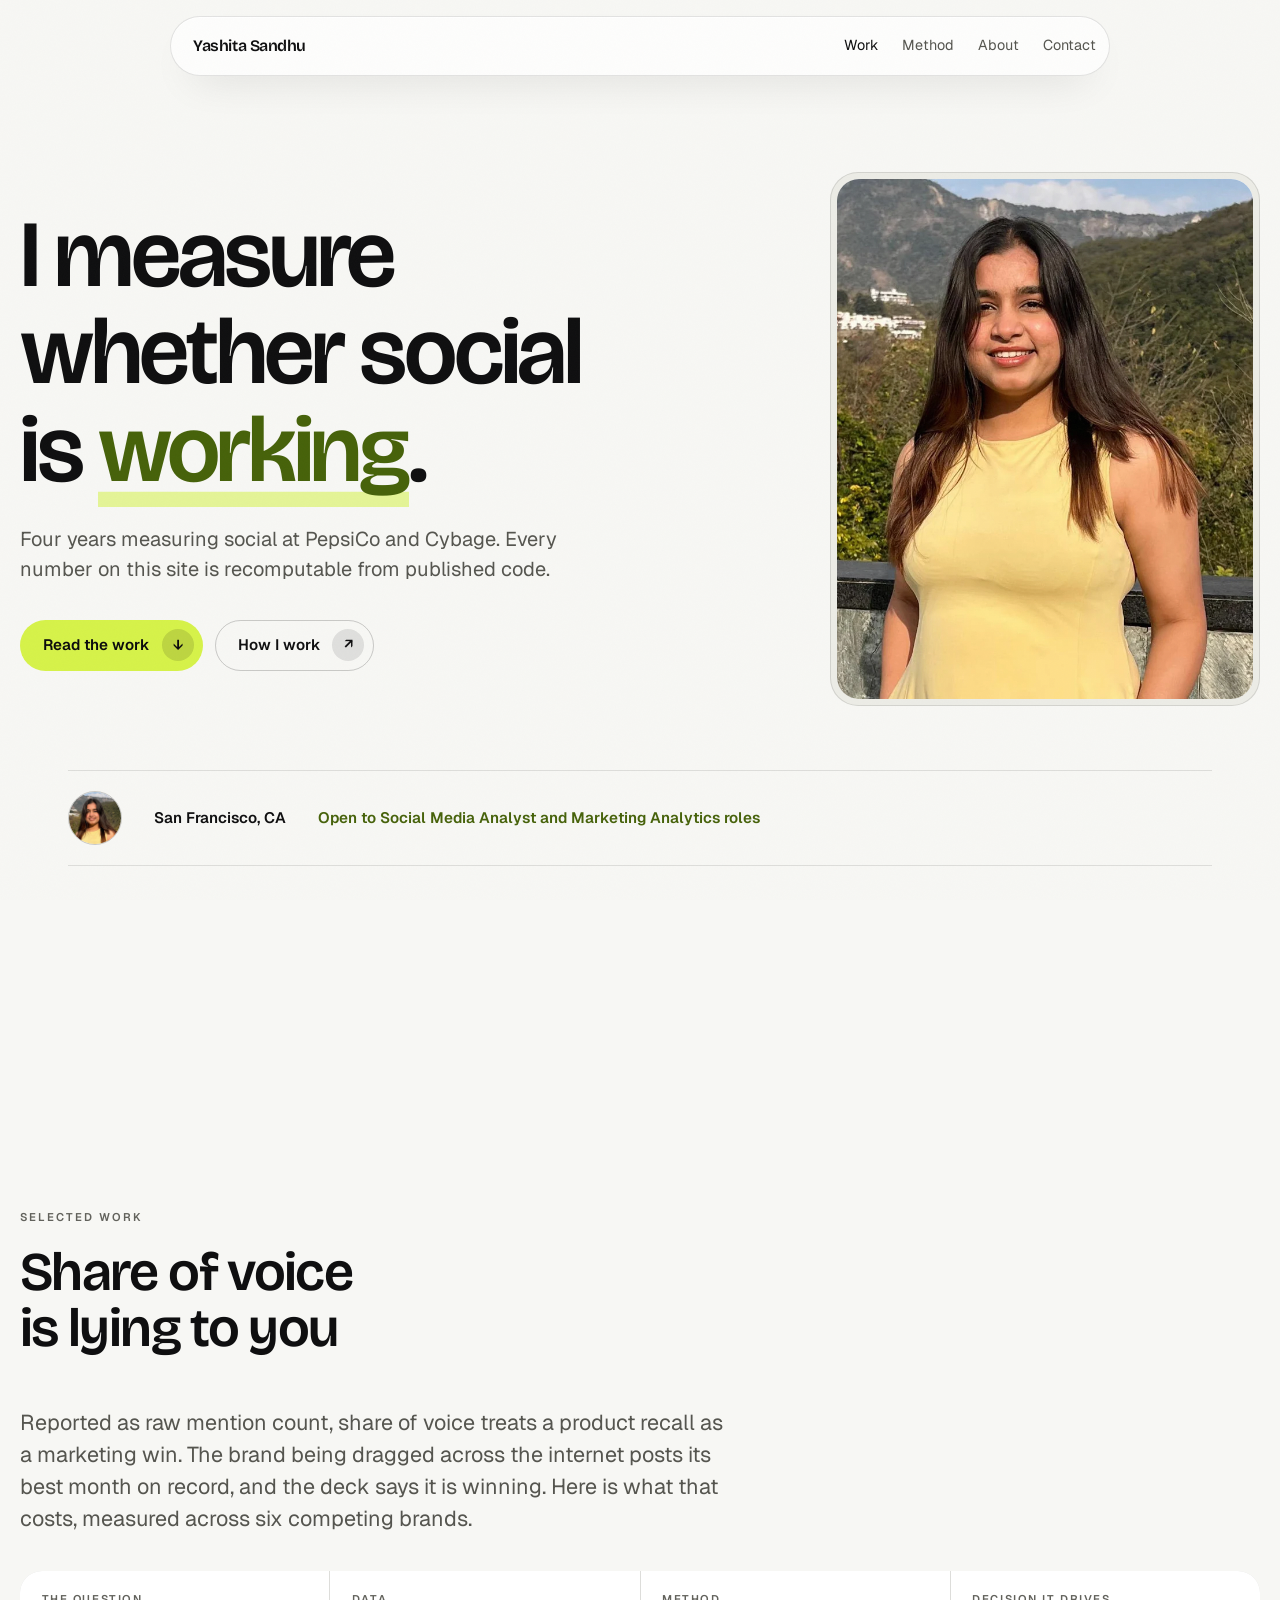
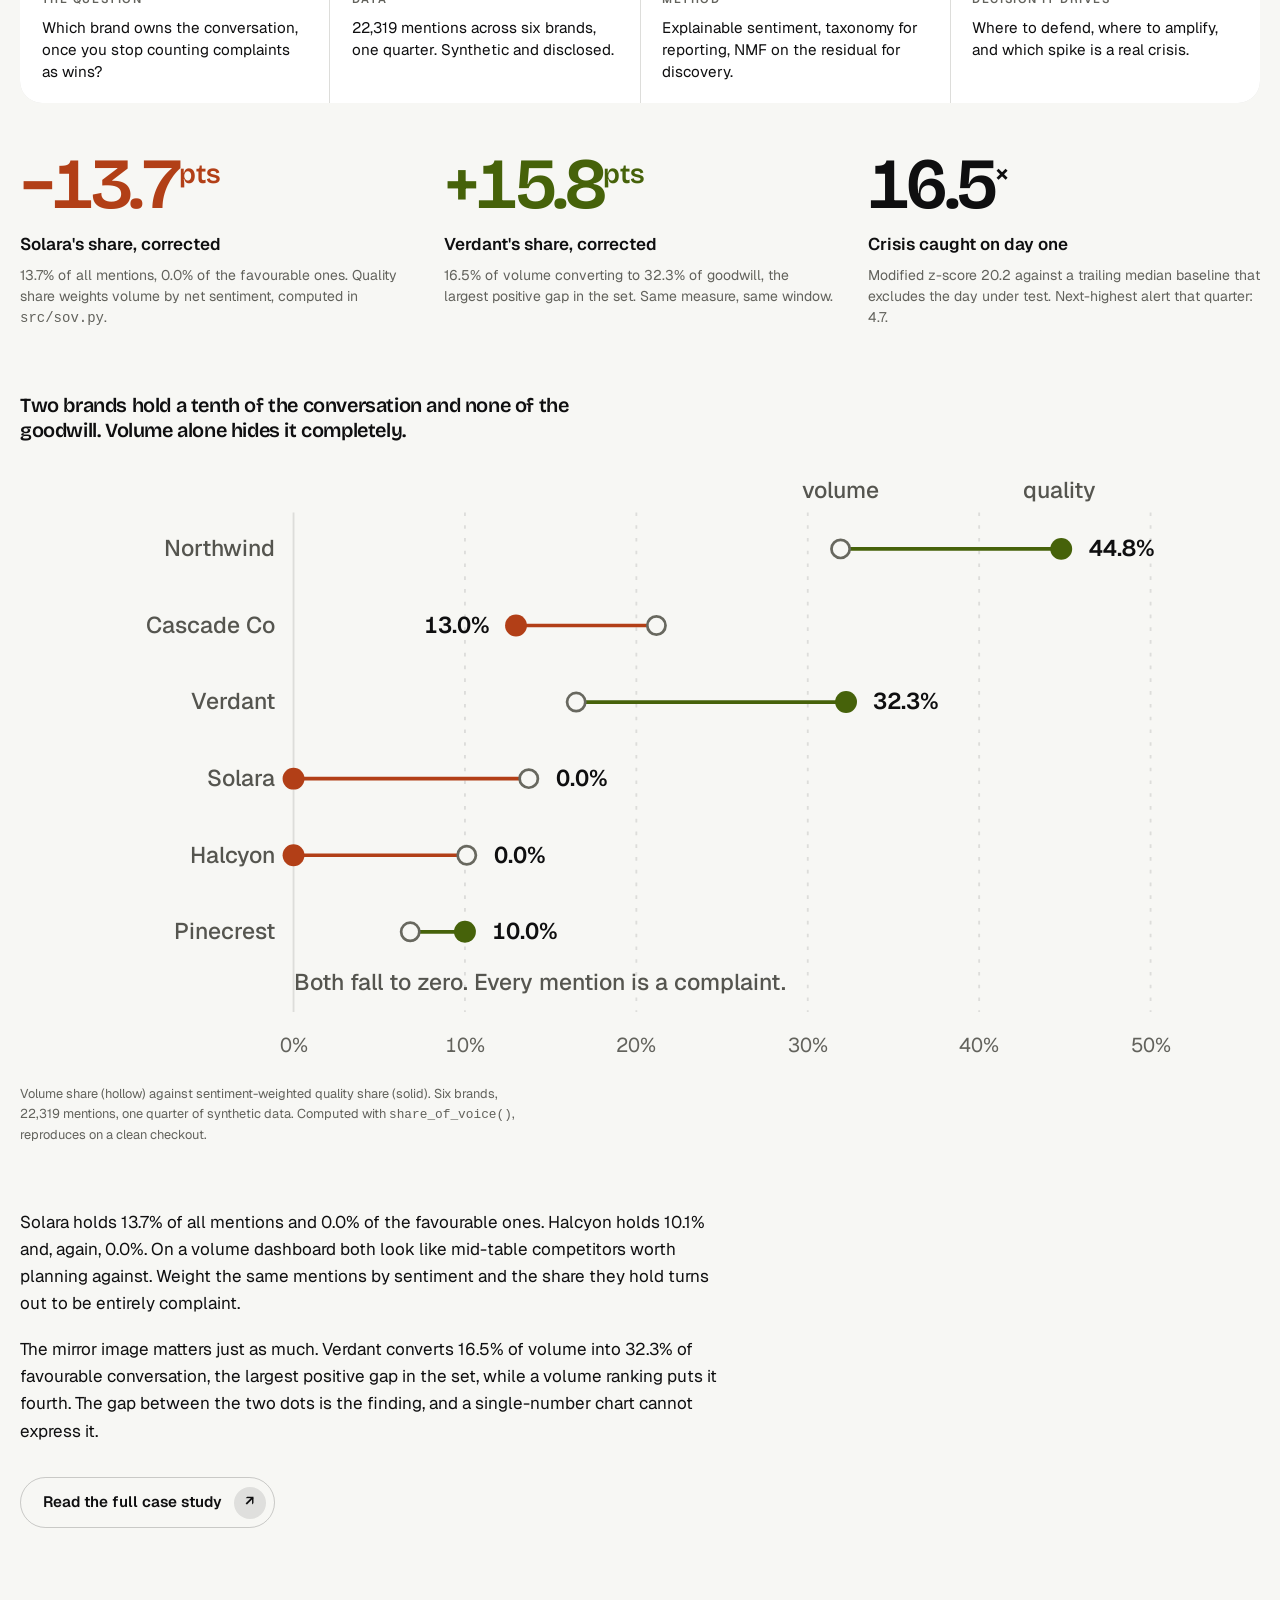
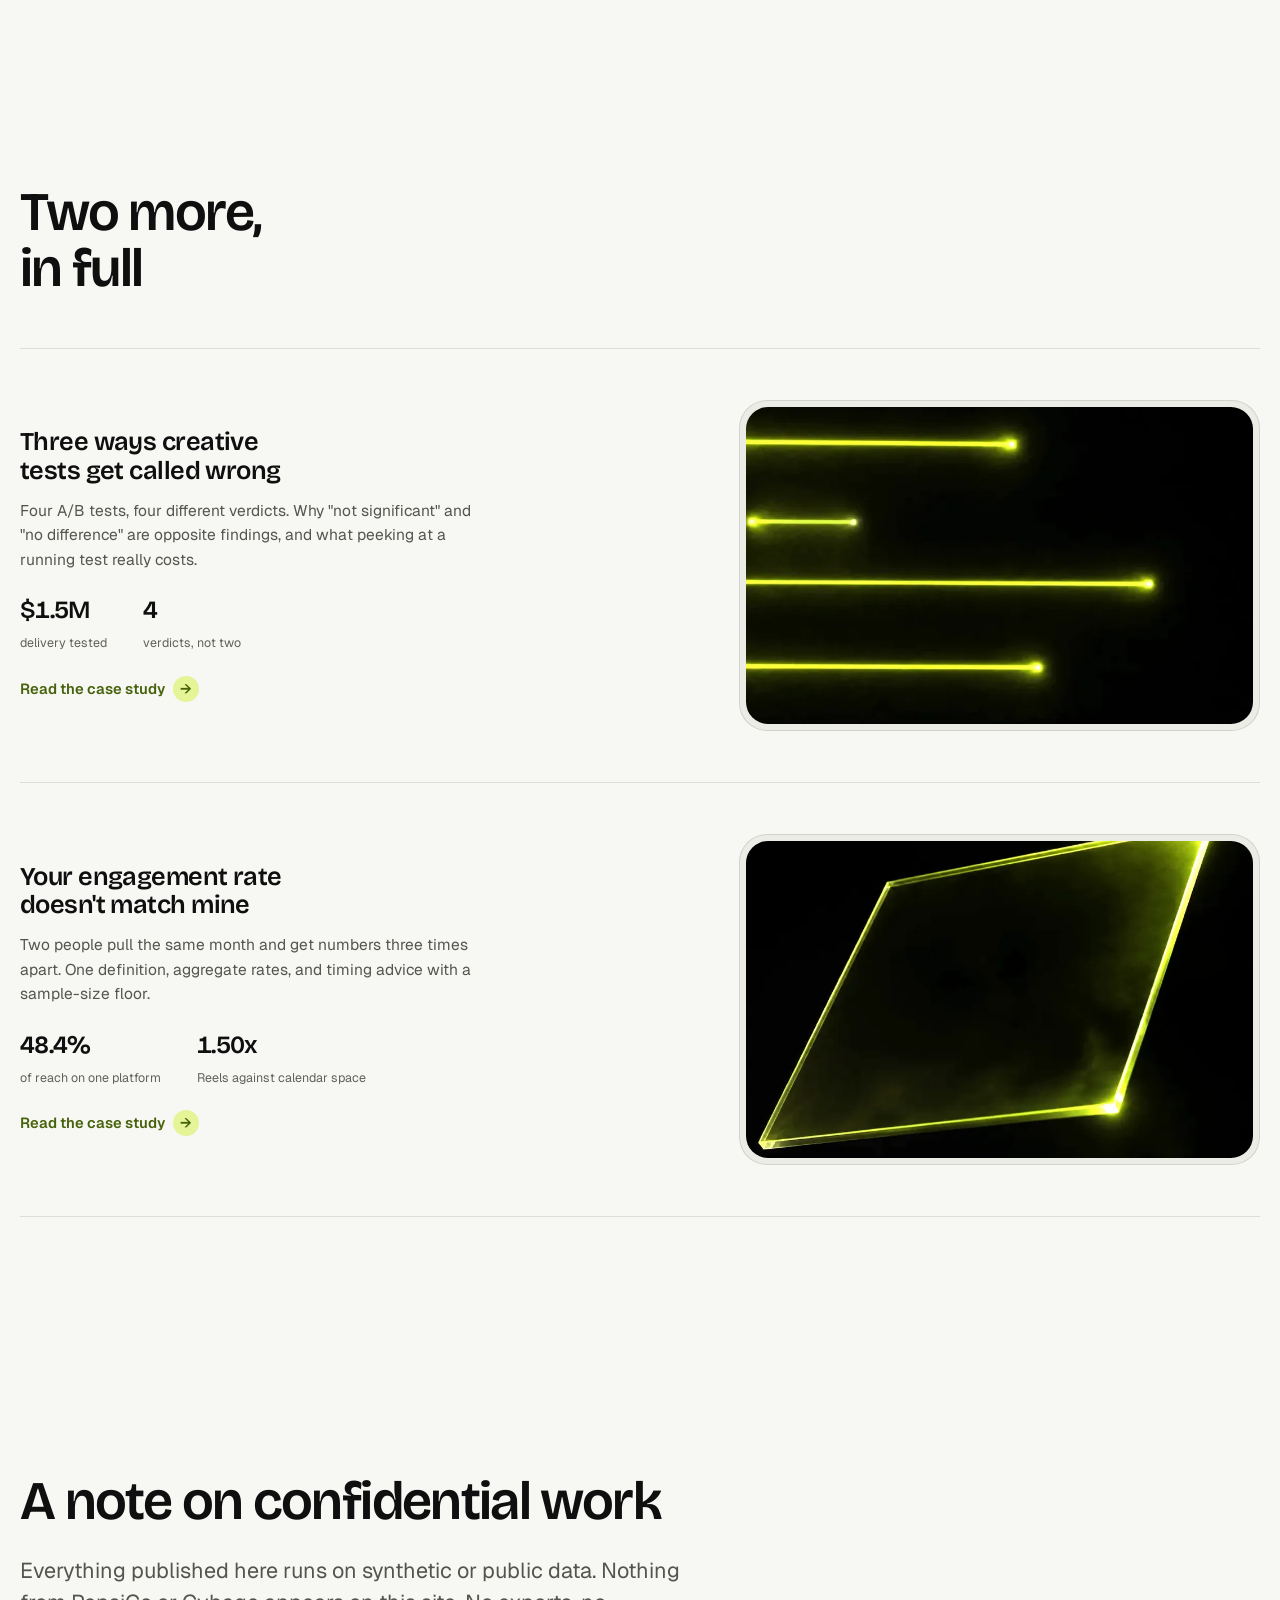
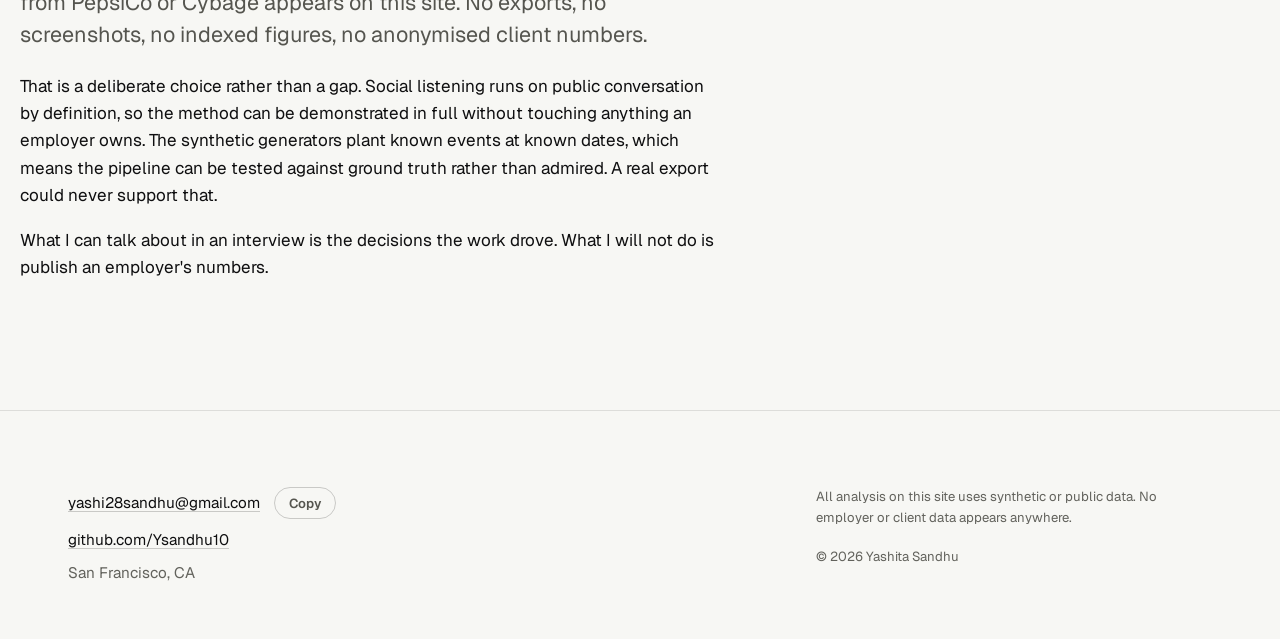
==== commit 6d2f5391: "Switch to a light theme as the committed default Light is now the base palette and is served to ever" ====
--- a/index.html
+++ b/index.html
@@ -23,8 +23,7 @@
 <meta name="twitter:description" content="Social listening, paid social measurement and competitive benchmarking, with the method published and every number recomputable.">
 <meta name="twitter:image" content="https://ysandhu10.github.io/Ysandhu10.github.io-1141/assets/og/home.png">
 
-<meta name="theme-color" content="#0B0B0C" media="(prefers-color-scheme: dark)">
-<meta name="theme-color" content="#F7F7F4" media="(prefers-color-scheme: light)">
+<meta name="theme-color" content="#F7F7F4">
 <link rel="icon" href="assets/favicon.svg" type="image/svg+xml">
 
 <link rel="preconnect" href="https://fonts.googleapis.com">
--- a/assets/css/site.css
+++ b/assets/css/site.css
@@ -1,16 +1,65 @@
 /* ==========================================================================
    Yashita Sandhu — Social Media Analyst
-   Direction: Soft Structuralism, dark-first. Off-black ground, one locked
-   accent (electric lime), oversized grotesk display, macro whitespace.
-   Coral appears ONLY as a semantic data colour inside charts, never as a
-   second brand accent.
+   Direction: Soft Structuralism on paper. Warm off-white ground, oversized
+   grotesk display, macro whitespace.
+   The accent splits: electric lime is the FILL (buttons, highlights, dark text
+   on top) and a deep olive from the same family carries text and chart strokes,
+   because lime is unreadable as text on a light ground. Rust appears ONLY as a
+   semantic data colour inside charts, never as a second brand accent.
+   Dark is retained behind data-theme="dark" but is not served automatically.
    No build step. Native CSS on GitHub Pages.
    ========================================================================== */
 
 :root {
-  color-scheme: dark light;
-
-  /* ---- dark, the default expression ---- */
+  color-scheme: light;
+
+  /* ---- light, the committed expression ---- */
+  --ground:      #F7F7F4;
+  --raise:       #FFFFFF;
+  --shell:       #ECECE6;
+  --ink:         #0F0F10;
+  --ink-soft:    #55554F;
+  --ink-faint:   #62625C;
+  --hair:        rgba(15,15,16,.11);
+  --hair-firm:   rgba(15,15,16,.20);
+
+  /* The accent splits in two on a light ground. Lime is unusable as text
+     (1.17:1 on paper) but excellent as a FILL with dark text on top (15.6:1),
+     so fills keep the brand colour and text/strokes use a deep olive from the
+     same family (6.5:1 on paper). */
+  --accent:      #46620A;
+  --accent-fill: #D6F249;
+  --accent-ink:  #0B0B0C;
+  --accent-dim:  rgba(214,242,73,.55);
+
+  /* semantic data only */
+  --dv-neg:      #B23F17;
+  --dv-mute:     #68685F;
+
+  --lift: 0 1px 0 rgba(255,255,255,.9) inset, 0 18px 44px -22px rgba(15,15,16,.20);
+  --core-inset: 0 1px 0 rgba(255,255,255,.85) inset;
+
+  --f-display: "Bricolage Grotesque", "Geist", system-ui, sans-serif;
+  --f-body:    "Geist", system-ui, -apple-system, sans-serif;
+
+  --r-shell: 1.75rem;
+  --r-core:  1.375rem;   /* shell minus padding, concentric */
+  --r-sm:    .75rem;
+
+  --measure: 64ch;
+  --page:    1240px;
+  --pad:     clamp(1.25rem, 4vw, 3rem);
+
+  --ease: cubic-bezier(.32,.72,0,1);
+  --t:    .7s var(--ease);
+  --t-fast: .35s var(--ease);
+}
+
+/* Dark is retained but dormant: explicit opt-in only, so the site does not
+   flip to dark for visitors whose OS is set that way. Add data-theme="dark"
+   on <html> to bring it back. */
+:root[data-theme="dark"] {
+  color-scheme: dark;
   --ground:      #0B0B0C;
   --raise:       #131315;
   --shell:       #1A1A1D;
@@ -19,69 +68,14 @@
   --ink-faint:   #8A8A84;
   --hair:        rgba(244,244,240,.10);
   --hair-firm:   rgba(244,244,240,.18);
-
   --accent:      #D6F249;
+  --accent-fill: #D6F249;
   --accent-ink:  #0B0B0C;
-  --accent-dim:  rgba(214,242,73,.14);
-
-  /* semantic data only */
+  --accent-dim:  rgba(214,242,73,.16);
   --dv-neg:      #FF8A6B;
   --dv-mute:     #6E6E69;
-
   --lift: 0 1px 0 rgba(244,244,240,.06) inset, 0 24px 60px -20px rgba(0,0,0,.7);
-
-  --f-display: "Bricolage Grotesque", "Geist", system-ui, sans-serif;
-  --f-body:    "Geist", system-ui, -apple-system, sans-serif;
-
-  --r-shell: 1.75rem;
-  --r-core:  1.375rem;   /* shell minus padding, concentric */
-  --r-sm:    .75rem;
-
-  --measure: 64ch;
-  --page:    1240px;
-  --pad:     clamp(1.25rem, 4vw, 3rem);
-
-  --ease: cubic-bezier(.32,.72,0,1);
-  --t:    .7s var(--ease);
-  --t-fast: .35s var(--ease);
-}
-
-@media (prefers-color-scheme: light) {
-  :root:not([data-theme="dark"]) {
-    --ground:    #F7F7F4;
-    --raise:     #FFFFFF;
-    --shell:     #EDEDE7;
-    --ink:       #0F0F10;
-    --ink-soft:  #55554F;
-    --ink-faint: #6E6E68;
-    --hair:      rgba(15,15,16,.10);
-    --hair-firm: rgba(15,15,16,.16);
-
-    --accent:     #4D6B00;
-    --accent-ink: #FFFFFF;
-    --accent-dim: rgba(77,107,0,.10);
-
-    --dv-neg:  #C4491F;
-    --dv-mute: #86867F;
-
-    --lift: 0 1px 0 rgba(255,255,255,.9) inset, 0 24px 60px -24px rgba(15,15,16,.18);
-  }
-}
-:root[data-theme="light"] {
-  --ground:    #F7F7F4;
-  --raise:     #FFFFFF;
-  --shell:     #EDEDE7;
-  --ink:       #0F0F10;
-  --ink-soft:  #55554F;
-  --ink-faint: #6E6E68;
-  --hair:      rgba(15,15,16,.10);
-  --hair-firm: rgba(15,15,16,.16);
-  --accent:     #4D6B00;
-  --accent-ink: #FFFFFF;
-  --accent-dim: rgba(77,107,0,.10);
-  --dv-neg:  #C4491F;
-  --dv-mute: #86867F;
-  --lift: 0 1px 0 rgba(255,255,255,.9) inset, 0 24px 60px -24px rgba(15,15,16,.18);
+  --core-inset: 0 1px 0 rgba(244,244,240,.06) inset;
 }
 
 *, *::before, *::after { box-sizing: border-box; }
@@ -104,7 +98,7 @@
 body::after {
   content: "";
   position: fixed; inset: 0; z-index: 60; pointer-events: none;
-  opacity: .035;
+  opacity: .022;
   background-image: url("data:image/svg+xml,%3Csvg xmlns='http://www.w3.org/2000/svg' width='140' height='140'%3E%3Cfilter id='n'%3E%3CfeTurbulence type='fractalNoise' baseFrequency='.85' numOctaves='3'/%3E%3C/filter%3E%3Crect width='140' height='140' filter='url(%23n)'/%3E%3C/svg%3E");
 }
 
@@ -141,7 +135,7 @@
 .skip { position: absolute; left: -9999px; }
 .skip:focus {
   left: var(--pad); top: .75rem; z-index: 100;
-  background: var(--accent); color: var(--accent-ink);
+  background: var(--accent-fill); color: var(--accent-ink);
   padding: .6rem 1rem; border-radius: 999px; font-weight: 600;
 }
 
@@ -184,7 +178,7 @@
   font-family: var(--f-body); font-size: .95rem; font-weight: 600;
   padding: .55rem .55rem .55rem 1.4rem;
   border-radius: 999px; border: 1px solid transparent;
-  background: var(--accent); color: var(--accent-ink);
+  background: var(--accent-fill); color: var(--accent-ink);
   transition: transform var(--t-fast), background var(--t-fast), border-color var(--t-fast);
 }
 .btn .cap {
@@ -213,7 +207,7 @@
 .bezel > .core {
   border-radius: var(--r-core);
   background: var(--raise);
-  box-shadow: 0 1px 0 rgba(244,244,240,.06) inset;
+  box-shadow: var(--core-inset);
   overflow: hidden;
 }
 
@@ -224,7 +218,10 @@
   grid-template-columns: 1.05fr .95fr; align-items: center;
 }
 .hero h1 { margin-bottom: 1.5rem; }
-.hero h1 .lit { color: var(--accent); }
+.hero h1 .lit {
+  color: var(--accent);
+  box-shadow: inset 0 -.16em 0 var(--accent-dim);
+}
 .hero .sub { font-size: clamp(1.05rem, 1.6vw, 1.25rem); color: var(--ink-soft); max-width: 42ch; margin-bottom: 2.25rem; line-height: 1.5; }
 .hero-media { position: relative; }
 .hero-media img { display: block; width: 100%; height: auto; }
